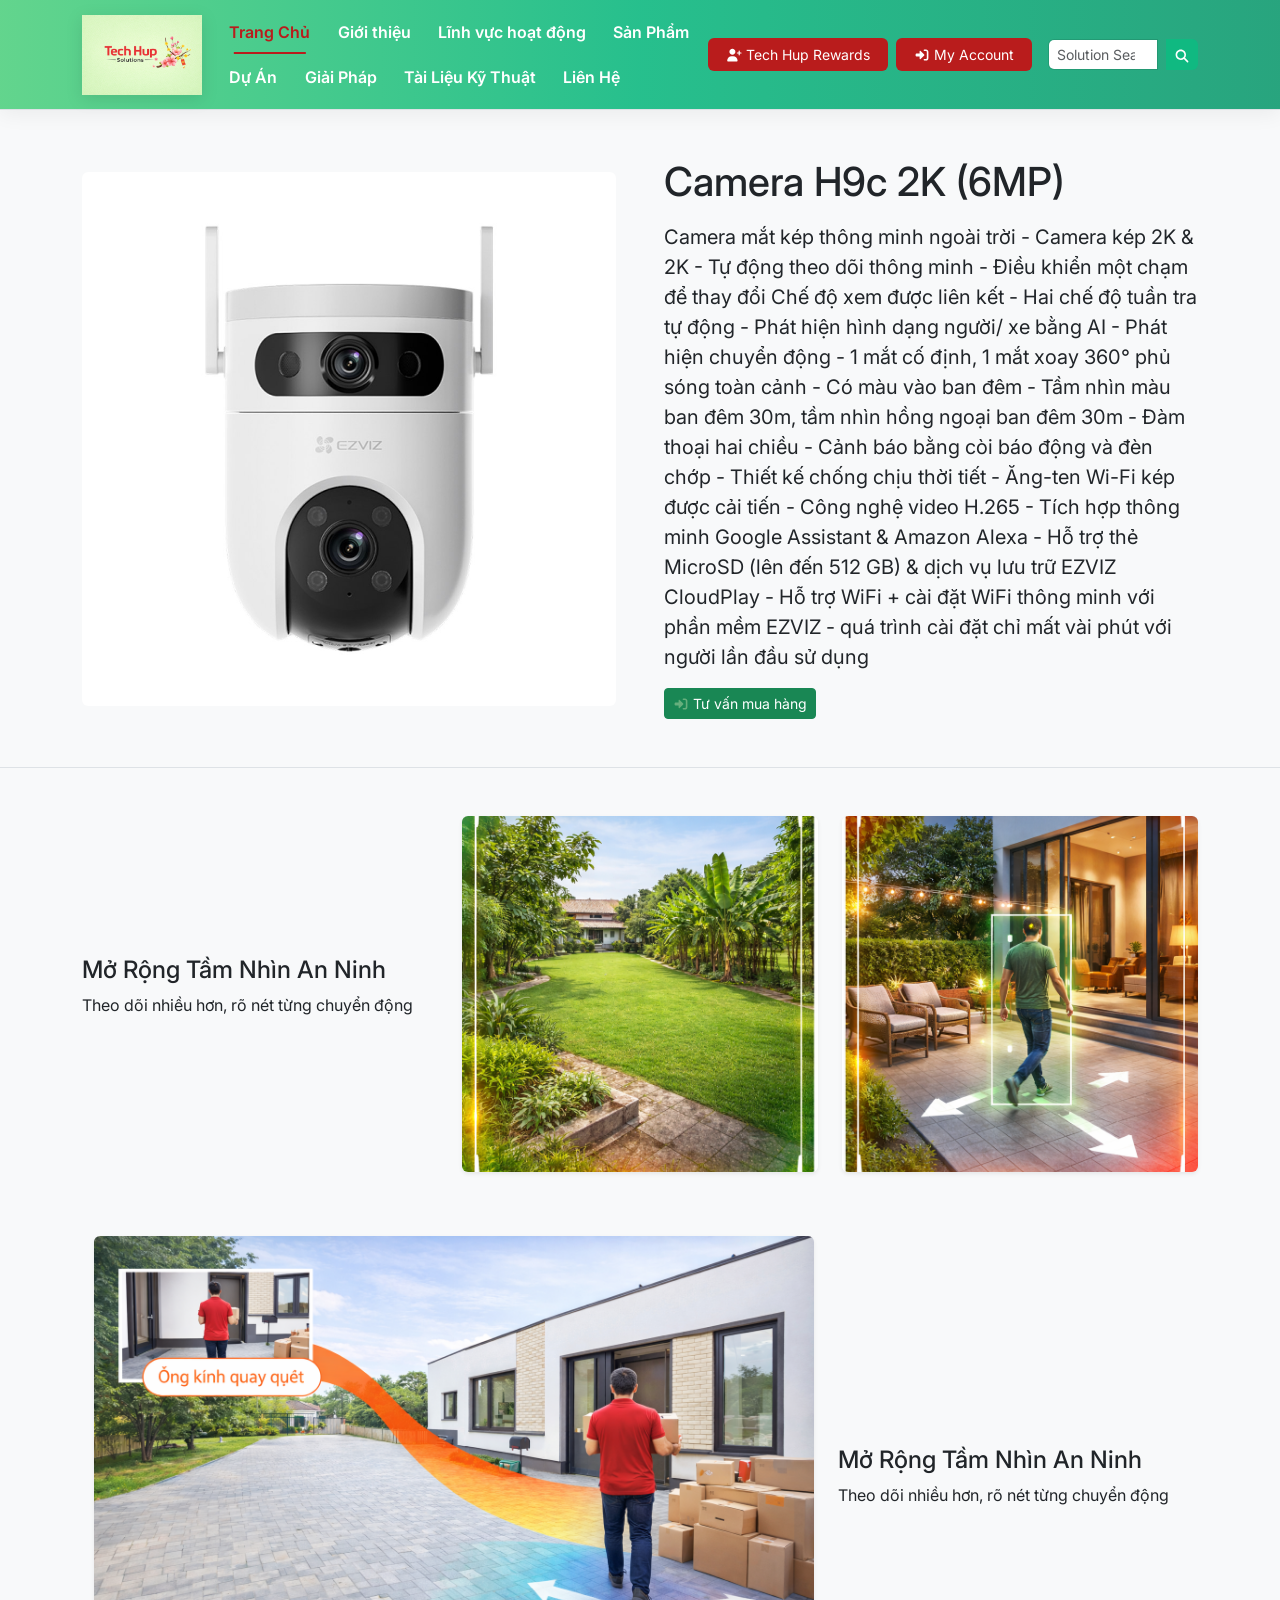
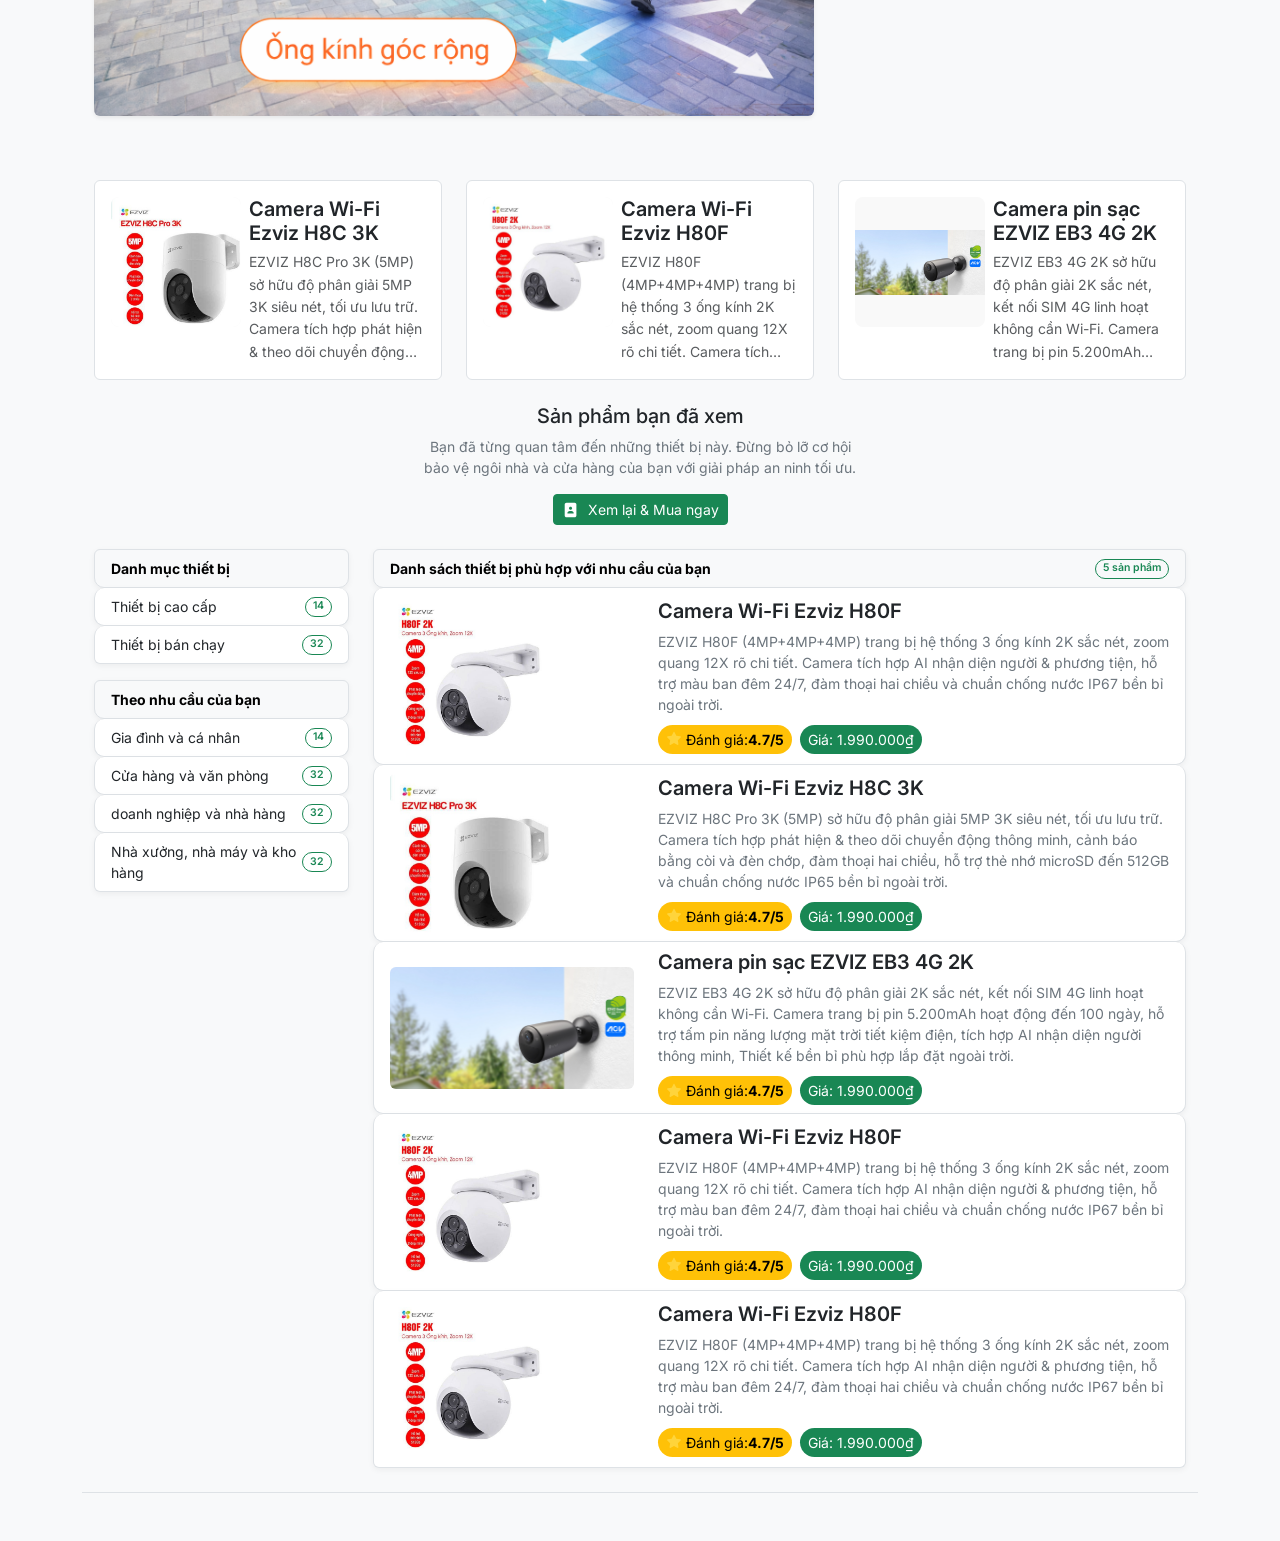
==== index.html @ 0d60b531 "first commit" ====
<!doctype html>
<html lang="vi">
  <head>
    <meta charset="UTF-8" />
    <meta name="viewport" content="width=device-width, initial-scale=1.0" />
    <title>
      119. Bootstrap5 - Project Xây Dựng Website Hoàn Chỉnh Từ A-Z Với Bootstrap
      5 - Dự án Camera, wifi
    </title>
    <!-- CSS Boot trap -->
    <link
      href="https://cdn.jsdelivr.net/npm/bootstrap@5.3.8/dist/css/bootstrap.min.css"
      rel="stylesheet"
      integrity="sha384-sRIl4kxILFvY47J16cr9ZwB07vP4J8+LH7qKQnuqkuIAvNWLzeN8tE5YBujZqJLB"
      crossorigin="anonymous"
    />
    <!-- my style -->
    <link rel="stylesheet" href="./mystyle.css" />
    <!-- Google Font -->
    <link
      href="https://fonts.googleapis.com/css2?family=Inter:wght@400;500;600&display=swap"
      rel="stylesheet"
    />
  </head>
  <body class="bg-light">
    <!--I. navbar -->
    <nav class="navbar navbar-expand-lg border-bottom tech-navbar navbar-light">
      <div class="container">
        <!-- navbar rand -->
        <a class="navbar-brand" href="#">
          <img src="./img/Tech Hup 3.png" alt="logo techHup.aa" />
        </a>
        <button
          class="navbar-toggler"
          type="button"
          data-bs-toggle="collapse"
          data-bs-target="#navbarSupportedContent"
          aria-controls="navbarSupportedContent"
          aria-expanded="false"
          aria-label="Toggle navigation"
        >
          <span class="navbar-toggler-icon"></span>
        </button>
        <div class="collapse navbar-collapse" id="navbarSupportedContent">
          <!-- menu item -->
          <ul class="navbar-nav me-auto mb-2 mb-lg-0 align-items-lg-center">
            <li class="nav-item">
              <a class="nav-link active" aria-current="page" href="#"
                >Trang Chủ</a
              >
            </li>
            <li class="nav-item">
              <a class="nav-link" aria-current="page" href="#">Giới thiệu</a>
            </li>
            <li class="nav-item">
              <a class="nav-link" aria-current="page" href="#"
                >Lĩnh vực hoạt động</a
              >
            </li>
            <li class="nav-item">
              <a class="nav-link" aria-current="page" href="#">Sản Phẩm</a>
            </li>
            <li class="nav-item">
              <a class="nav-link" aria-current="page" href="#">Dự Án</a>
            </li>
            <li class="nav-item">
              <a class="nav-link" aria-current="page" href="#">Giải Pháp</a>
            </li>
            <li class="nav-item">
              <a class="nav-link" aria-current="page" href="#"
                >Tài Liệu Kỹ Thuật</a
              >
            </li>
            <li class="nav-item">
              <a class="nav-link" aria-current="page" href="#">Liên Hệ</a>
            </li>
          </ul>

          <!-- btn dùng thẻ để đăng kí và đăng nhập -->
          <div
            class="d-flex flex-column flex-md-row gap-2 me-lg-3 mb-2 mb-lg-0"
          >
            <a
              href="#!"
              class="btn btn-danger btn-sm d-inline-flex justify-content-center align-items-center text-nowrap"
              ><svg
                xmlns="http://www.w3.org/2000/svg"
                viewBox="0 0 640 640"
                width="16"
                height="16"
                class="me-1"
              >
                <!--!Font Awesome Free v7.2.0 by @fontawesome - https://fontawesome.com License - https://fontawesome.com/license/free Copyright 2026 Fonticons, Inc.-->
                <path
                  fill="rgba(102, 175, 125, 1.00)"
                  d="M285.7 368C384.2 368 464 447.8 464 546.3C464 562.7 450.7 576 434.3 576L77.7 576C61.3 576 48 562.7 48 546.3C48 447.8 127.8 368 226.3 368L285.7 368zM528 144C541.3 144 552 154.7 552 168L552 216L600 216C613.3 216 624 226.7 624 240C624 253.3 613.3 264 600 264L552 264L552 312C552 325.3 541.3 336 528 336C514.7 336 504 325.3 504 312L504 264L456 264C442.7 264 432 253.3 432 240C432 226.7 442.7 216 456 216L504 216L504 168C504 154.7 514.7 144 528 144zM256 312C189.7 312 136 258.3 136 192C136 125.7 189.7 72 256 72C322.3 72 376 125.7 376 192C376 258.3 322.3 312 256 312z"
                />
              </svg>
              Tech Hup Rewards
            </a>

            <a
              href="#!"
              class="btn btn-danger btn-sm d-inline-flex justify-content-center align-items-center text-nowrap"
              ><svg
                xmlns="http://www.w3.org/2000/svg"
                viewBox="0 0 640 640"
                width="16"
                height="16"
                class="me-1"
              >
                <!--!Font Awesome Free v7.2.0 by @fontawesome - https://fontawesome.com License - https://fontawesome.com/license/free Copyright 2026 Fonticons, Inc.-->
                <path
                  fill="rgba(102, 175, 125, 1.00)"
                  d="M409 337C418.4 327.6 418.4 312.4 409 303.1L265 159C258.1 152.1 247.8 150.1 238.8 153.8C229.8 157.5 224 166.3 224 176L224 256L112 256C85.5 256 64 277.5 64 304L64 336C64 362.5 85.5 384 112 384L224 384L224 464C224 473.7 229.8 482.5 238.8 486.2C247.8 489.9 258.1 487.9 265 481L409 337zM416 480C398.3 480 384 494.3 384 512C384 529.7 398.3 544 416 544L480 544C533 544 576 501 576 448L576 192C576 139 533 96 480 96L416 96C398.3 96 384 110.3 384 128C384 145.7 398.3 160 416 160L480 160C497.7 160 512 174.3 512 192L512 448C512 465.7 497.7 480 480 480L416 480z"
                />
              </svg>
              My Account
            </a>
          </div>

          <!-- form search -->
          <form class="d-flex mt-2 mt-lg-0" role="search">
            <input
              class="form-control form-control-sm me-2"
              type="search"
              placeholder="Solution Search"
              aria-label="Search"
            />
            <button class="btn btn-outline-success btn-sm" type="submit">
              <svg
                xmlns="http://www.w3.org/2000/svg"
                viewBox="0 0 640 640"
                width="16"
              >
                <!--!Font Awesome Free v7.2.0 by @fontawesome - https://fontawesome.com License - https://fontawesome.com/license/free Copyright 2026 Fonticons, Inc.-->
                <path
                  fill="rgba(102, 175, 125, 1.00)"
                  d="M480 272C480 317.9 465.1 360.3 440 394.7L566.6 521.4C579.1 533.9 579.1 554.2 566.6 566.7C554.1 579.2 533.8 579.2 521.3 566.7L394.7 440C360.3 465.1 317.9 480 272 480C157.1 480 64 386.9 64 272C64 157.1 157.1 64 272 64C386.9 64 480 157.1 480 272zM272 416C351.5 416 416 351.5 416 272C416 192.5 351.5 128 272 128C192.5 128 128 192.5 128 272C128 351.5 192.5 416 272 416z"
                />
              </svg>
            </button>
          </form>
        </div>
      </div>
    </nav>

    <!--II. Main products-->
    <header class="main-header py-5 border-bottom">
      <div class="container">
        <div class="row align-items-center gx-md-5">
          <!-- Khối bên phải -->
          <div class="col-md-6">
            <img class="rounded w-100" src="./img/H9C.jpg" alt="" />
          </div>
          <!-- Khối bên trái -->
          <div class="col-md-6 mt-5 mt-md-0">
            <h1 class="title-product">Camera H9c 2K (6MP)</h1>
            <p class="pt-sm-2 fs-5 fw-normal">
              Camera mắt kép thông minh ngoài trời - Camera kép 2K & 2K - Tự
              động theo dõi thông minh - Điều khiển một chạm để thay đổi Chế độ
              xem được liên kết - Hai chế độ tuần tra tự động - Phát hiện hình
              dạng người/ xe bằng AI - Phát hiện chuyển động - 1 mắt cố định, 1
              mắt xoay 360° phủ sóng toàn cảnh - Có màu vào ban đêm - Tầm nhìn
              màu ban đêm 30m, tầm nhìn hồng ngoại ban đêm 30m - Đàm thoại hai
              chiều - Cảnh báo bằng còi báo động và đèn chớp - Thiết kế chống
              chịu thời tiết - Ăng-ten Wi-Fi kép được cải tiến - Công nghệ video
              H.265 - Tích hợp thông minh Google Assistant & Amazon Alexa - Hỗ
              trợ thẻ MicroSD (lên đến 512 GB) & dịch vụ lưu trữ EZVIZ CloudPlay
              - Hỗ trợ WiFi + cài đặt WiFi thông minh với phần mềm EZVIZ - quá
              trình cài đặt chỉ mất vài phút với người lần đầu sử dụng
            </p>
            <a
              href="#!"
              class="btn btn-success btn-sm d-inline-flex justify-content-center align-items-center text-nowrap"
              ><svg
                xmlns="http://www.w3.org/2000/svg"
                viewBox="0 0 640 640"
                width="16"
                height="16"
                class="me-1"
              >
                <!--!Font Awesome Free v7.2.0 by @fontawesome - https://fontawesome.com License - https://fontawesome.com/license/free Copyright 2026 Fonticons, Inc.-->
                <path
                  fill="rgba(102, 175, 125, 1.00)"
                  d="M409 337C418.4 327.6 418.4 312.4 409 303.1L265 159C258.1 152.1 247.8 150.1 238.8 153.8C229.8 157.5 224 166.3 224 176L224 256L112 256C85.5 256 64 277.5 64 304L64 336C64 362.5 85.5 384 112 384L224 384L224 464C224 473.7 229.8 482.5 238.8 486.2C247.8 489.9 258.1 487.9 265 481L409 337zM416 480C398.3 480 384 494.3 384 512C384 529.7 398.3 544 416 544L480 544C533 544 576 501 576 448L576 192C576 139 533 96 480 96L416 96C398.3 96 384 110.3 384 128C384 145.7 398.3 160 416 160L480 160C497.7 160 512 174.3 512 192L512 448C512 465.7 497.7 480 480 480L416 480z"
                />
              </svg>
              Tư vấn mua hàng
            </a>
          </div>
        </div>
      </div>
    </header>

    <!--III. Product features 1-->
    <section class="subcribe py-5">
      <div class="container">
        <div class="row align-items-center">
          <div class="col-12 col-md-4 mb-3 text-center text-md-start">
            <h2 class="fs-4 mb-2">Mở Rộng Tầm Nhìn An Ninh</h2>

            <p class="fs-6 fs-md-5">
              Theo dõi nhiều hơn, rõ nét từng chuyển động
            </p>
          </div>
          <div class="col-12 col-md-4 mb-3">
            <img
              class="img-fluid rounded shadow-sm w-100 img-box"
              style="aspect-ratio: 1/1; object-fit: cover"
              src="./img/Ezviz H9C/3K/techhup_image_1.png"
              alt="#!"
            />
          </div>
          <div class="col-12 col-md-4 mb-3">
            <img
              class="img-fluid rounded shadow-sm w-100 img-box"
              style="aspect-ratio: 1/1; object-fit: cover"
              src="./img/Ezviz H9C/3K/techhup_image_2.png"
              alt="#!"
            />
          </div>
        </div>
    <!--III. Product features 2-->
   <section class="subcribe py-5">
  <div class="container">
    <div class="row align-items-center">

      <!-- IMAGE -->
      <div class="col-md-8 col-12 mb-3">
        <div class="img-wrapper">
          <img 
            src="./img/Ezviz H9C/3K/techhup_image_3.png"
            class="img-fluid w-100 rounded shadow-sm"
            alt=""
          />
        </div>
      </div>

      <!-- TEXT -->
      <div class="col-md-4">
        <h2 class="fs-4 mb-2">Mở Rộng Tầm Nhìn An Ninh</h2>
        <p class="fs-6 fs-md-5">
          Theo dõi nhiều hơn, rõ nét từng chuyển động
        </p>
      </div>

    </div>
  </div>
</section>
    <!--IV. Related products -->
    <section>
      <div class="container">
        <div class="row">
          <!-- item 1 -->
          <div class="col-md-4 d-flex">
            <div
              class="feature-item border rounded p-3 d-flex align-items-start w-100"
            >
              <div class="flex-shrink-0">
                <img
                  src="./img/H8C-3k.jpeg"
                  alt="H8C-3k"
                  loading="lazy"
                  class="img-fluid lazy-load"
                />
              </div>
              <div class="ms-2">
                <h3 class="fs-5">Camera Wi-Fi Ezviz H8C 3K</h3>
                <p class="small text-muted">
                  EZVIZ H8C Pro 3K (5MP) sở hữu độ phân giải 5MP 3K siêu nét,
                  tối ưu lưu trữ. Camera tích hợp phát hiện & theo dõi chuyển
                  động thông minh, cảnh báo bằng còi và đèn chớp, đàm thoại hai
                  chiều, hỗ trợ thẻ nhớ microSD đến 512GB và chuẩn chống nước
                  IP65 bền bỉ ngoài trời.
                </p>
              </div>
            </div>
          </div>
          <!-- item 2 -->
          <div class="col-md-4 d-flex">
            <div
              class="feature-item border rounded p-3 d-flex align-items-start w-100 mt-2 mt-md-0"
            >
              <div class="flex-shrink-0">
                <img
                  src="./img/H80F 4mp Multi2k.jpg"
                  alt="H8C-3k"
                  loading="lazy"
                  class="img-fluid lazy-load"
                />
              </div>
              <div class="ms-2">
                <h3 class="fs-5">Camera Wi-Fi Ezviz H80F</h3>
                <p class="small text-muted">
                  EZVIZ H80F (4MP+4MP+4MP) trang bị hệ thống 3 ống kính 2K sắc
                  nét, zoom quang 12X rõ chi tiết. Camera tích hợp AI nhận diện
                  người & phương tiện, hỗ trợ màu ban đêm 24/7, đàm thoại hai
                  chiều và chuẩn chống nước IP67 bền bỉ ngoài trời.
                </p>
              </div>
            </div>
          </div>
          <!-- item 3 -->
          <div class="col-md-4 d-flex">
            <div
              class="feature-item border rounded p-3 d-flex align-items-start w-100 mt-2 mt-md-0"
            >
              <div class="flex-shrink-0">
                <img
                  src="./img/Camera pin sạc EZVIZ EB3 4G 2K.jpg"
                  alt="H8C-3k"
                  loading="lazy"
                  class="img-fluid lazy-load"
                />
              </div>
              <div class="ms-2">
                <h3 class="fs-5">Camera pin sạc EZVIZ EB3 4G 2K</h3>
                <p class="small text-muted">
                  EZVIZ EB3 4G 2K sở hữu độ phân giải 2K sắc nét, kết nối SIM 4G
                  linh hoạt không cần Wi-Fi. Camera trang bị pin 5.200mAh hoạt
                  động đến 100 ngày, hỗ trợ tấm pin năng lượng mặt trời tiết
                  kiệm điện, tích hợp AI nhận diện người thông minh, Thiết kế
                  bền bỉ phù hợp lắp đặt ngoài trời.
                </p>
              </div>
            </div>
          </div>
        </div>
      </div>
    </section>

    <!-- V. Products viewed -->
    <section class="py-4 border-bottom">
      <div class="container">
        <!-- viewed-header -->
        <div class="row justify-content-center">
          <div class="col-md-5">
            <div class="text-md-center">
              <h4 class="fs-5">Sản phẩm bạn đã xem</h4>
              <p class="small text-secondary">
                Bạn đã từng quan tâm đến những thiết bị này. Đừng bỏ lỡ cơ hội
                bảo vệ ngôi nhà và cửa hàng của bạn với giải pháp an ninh tối
                ưu.
              </p>
              <a
                href="#!"
                class="btn btn-success btn-sm d-inline-flex justify-content-center align-items-center text-nowrap"
                ><svg
                  xmlns="http://www.w3.org/2000/svg"
                  viewBox="0 0 640 640"
                  width="18"
                  height="18"
                  class="me-2"
                  fill="currentColor"
                >
                  <path
                    d="M160 64C124.7 64 96 92.7 96 128L96 512C96 547.3 124.7 576 160 576L448 576C483.3 576 512 547.3 512 512L512 128C512 92.7 483.3 64 448 64L160 64zM272 352L336 352C380.2 352 416 387.8 416 432C416 440.8 408.8 448 400 448L208 448C199.2 448 192 440.8 192 432C192 387.8 227.8 352 272 352zM248 256C248 225.1 273.1 200 304 200C334.9 200 360 225.1 360 256C360 286.9 334.9 312 304 312C273.1 312 248 286.9 248 256z"
                  />
                </svg>
                Xem lại & Mua ngay
              </a>
            </div>
          </div>
        </div>
        <!-- viewed-products -->
        <div class="row mt-4">
          <div class="col-md-3">
            <div class="list-group small mb-3">
              <div class="list-group-item text-bg-light fw-bold">
                Danh mục thiết bị
              </div>
              <a
                class="align-items-center list-group-item d-flex justify-content-between"
                href="#!"
                >Thiết bị cao cấp
                <span class="badge rounded-pill badge-outline">14</span>
              </a>
              <a
                class="align-items-center list-group-item d-flex justify-content-between"
                href="#!"
                >Thiết bị bán chạy
                <span class="badge rounded-pill badge-outline">32</span>
              </a>
            </div>
            <div class="list-group small mb-3 mb-md-0">
              <div class="list-group-item text-bg-light fw-bold">
                Theo nhu cầu của bạn
              </div>
              <a
                class="align-items-center list-group-item d-flex justify-content-between"
                href="#!"
                >Gia đình và cá nhân
                <span class="badge rounded-pill badge-outline">14</span>
              </a>
              <a
                class="align-items-center list-group-item d-flex justify-content-between"
                href="#!"
                >Cửa hàng và văn phòng
                <span class="badge rounded-pill badge-outline">32</span>
              </a>
              <a
                class="align-items-center list-group-item d-flex justify-content-between"
                href="#!"
                >doanh nghiệp và nhà hàng
                <span class="badge rounded-pill badge-outline">32</span>
              </a>
              <a
                class="align-items-center list-group-item d-flex justify-content-between"
                href="#!"
                >Nhà xưởng, nhà máy và kho hàng
                <span class="badge rounded-pill badge-outline">32</span>
              </a>
            </div>
          </div>
          <div class="col-md-9">
            <div class="list-group small">
              <div
                class="align-items-center list-group-item d-flex justify-content-between text-bg-light fw-bold"
              >
                Danh sách thiết bị phù hợp với nhu cầu của bạn
                <span class="badge rounded-pill badge-outline">5 sản phẩm</span>
              </div>
              <!-- Item 1 -->
              <a href="./single-course.html" class="list-group-item">
                <div class="row align-items-center">
                  <div class="col-md-4 col-12">
                    <div>
                      <img
                        src="./img/H80F 4mp Multi2k.jpg"
                        alt=""
                        class="rounded img-fluid"
                      />
                    </div>
                  </div>
                  <div class="col-md-8 col-12">
                    <h5>Camera Wi-Fi Ezviz H80F</h5>
                    <p class="text-secondary">
                      EZVIZ H80F (4MP+4MP+4MP) trang bị hệ thống 3 ống kính 2K
                      sắc nét, zoom quang 12X rõ chi tiết. Camera tích hợp AI
                      nhận diện người & phương tiện, hỗ trợ màu ban đêm 24/7,
                      đàm thoại hai chiều và chuẩn chống nước IP67 bền bỉ ngoài
                      trời.
                    </p>
                    <div class="d-inline-flex align-items-center">
                      <span
                        class="px-2 py-1 rounded-pill text-bg-warning me-2 d-inline-flex align-items-center"
                      >
                        <svg
                          xmlns="http://www.w3.org/2000/svg"
                          viewBox="0 0 640 640"
                          width="16"
                          height="16"
                          class="me-1"
                        >
                          <!--!Font Awesome Free v7.2.0 by @fontawesome - https://fontawesome.com License - https://fontawesome.com/license/free Copyright 2026 Fonticons, Inc.-->
                          <path
                            fill="rgb(255, 212, 59)"
                            d="M341.5 45.1C337.4 37.1 329.1 32 320.1 32C311.1 32 302.8 37.1 298.7 45.1L225.1 189.3L65.2 214.7C56.3 216.1 48.9 222.4 46.1 231C43.3 239.6 45.6 249 51.9 255.4L166.3 369.9L141.1 529.8C139.7 538.7 143.4 547.7 150.7 553C158 558.3 167.6 559.1 175.7 555L320.1 481.6L464.4 555C472.4 559.1 482.1 558.3 489.4 553C496.7 547.7 500.4 538.8 499 529.8L473.7 369.9L588.1 255.4C594.5 249 596.7 239.6 593.9 231C591.1 222.4 583.8 216.1 574.8 214.7L415 189.3L341.5 45.1z"
                          />
                        </svg>
                        Đánh giá: <strong>4.7/5</strong></span
                      >

                      <span class="px-2 py-1 rounded-pill text-bg-success">
                        Giá: 1.990.000₫
                      </span>
                    </div>
                  </div>
                </div>
              </a>
              <!-- Item 2 -->
              <a href="./single-course.html" class="list-group-item">
                <div class="row align-items-center">
                  <div class="col-md-4 col-12">
                    <div>
                      <img
                        src="./img/H8C-3k.jpeg"
                        alt=""
                        class="rounded img-fluid"
                      />
                    </div>
                  </div>
                  <div class="col-md-8 col-12">
                    <h5>Camera Wi-Fi Ezviz H8C 3K</h5>
                    <p class="text-secondary">
                      EZVIZ H8C Pro 3K (5MP) sở hữu độ phân giải 5MP 3K siêu
                      nét, tối ưu lưu trữ. Camera tích hợp phát hiện & theo dõi
                      chuyển động thông minh, cảnh báo bằng còi và đèn chớp, đàm
                      thoại hai chiều, hỗ trợ thẻ nhớ microSD đến 512GB và chuẩn
                      chống nước IP65 bền bỉ ngoài trời.
                    </p>
                    <div class="d-inline-flex align-items-center">
                      <span
                        class="px-2 py-1 rounded-pill text-bg-warning me-2 d-inline-flex align-items-center"
                      >
                        <svg
                          xmlns="http://www.w3.org/2000/svg"
                          viewBox="0 0 640 640"
                          width="16"
                          height="16"
                          class="me-1"
                        >
                          <!--!Font Awesome Free v7.2.0 by @fontawesome - https://fontawesome.com License - https://fontawesome.com/license/free Copyright 2026 Fonticons, Inc.-->
                          <path
                            fill="rgb(255, 212, 59)"
                            d="M341.5 45.1C337.4 37.1 329.1 32 320.1 32C311.1 32 302.8 37.1 298.7 45.1L225.1 189.3L65.2 214.7C56.3 216.1 48.9 222.4 46.1 231C43.3 239.6 45.6 249 51.9 255.4L166.3 369.9L141.1 529.8C139.7 538.7 143.4 547.7 150.7 553C158 558.3 167.6 559.1 175.7 555L320.1 481.6L464.4 555C472.4 559.1 482.1 558.3 489.4 553C496.7 547.7 500.4 538.8 499 529.8L473.7 369.9L588.1 255.4C594.5 249 596.7 239.6 593.9 231C591.1 222.4 583.8 216.1 574.8 214.7L415 189.3L341.5 45.1z"
                          />
                        </svg>
                        Đánh giá: <strong>4.7/5</strong></span
                      >

                      <span class="px-2 py-1 rounded-pill text-bg-success">
                        Giá: 1.990.000₫
                      </span>
                    </div>
                  </div>
                </div>
              </a>
              <!-- Item 3 -->
              <a href="./single-course.html" class="list-group-item">
                <div class="row align-items-center">
                  <div class="col-md-4 col-12">
                    <div>
                      <img
                        src="./img/Camera pin sạc EZVIZ EB3 4G 2K.jpg"
                        alt=""
                        class="rounded img-fluid"
                      />
                    </div>
                  </div>
                  <div class="col-md-8 col-12">
                    <h5>Camera pin sạc EZVIZ EB3 4G 2K</h5>
                    <p class="text-secondary">
                      EZVIZ EB3 4G 2K sở hữu độ phân giải 2K sắc nét, kết nối
                      SIM 4G linh hoạt không cần Wi-Fi. Camera trang bị pin
                      5.200mAh hoạt động đến 100 ngày, hỗ trợ tấm pin năng lượng
                      mặt trời tiết kiệm điện, tích hợp AI nhận diện người thông
                      minh, Thiết kế bền bỉ phù hợp lắp đặt ngoài trời.
                    </p>
                    <div class="d-inline-flex align-items-center">
                      <span
                        class="px-2 py-1 rounded-pill text-bg-warning me-2 d-inline-flex align-items-center"
                      >
                        <svg
                          xmlns="http://www.w3.org/2000/svg"
                          viewBox="0 0 640 640"
                          width="16"
                          height="16"
                          class="me-1"
                        >
                          <!--!Font Awesome Free v7.2.0 by @fontawesome - https://fontawesome.com License - https://fontawesome.com/license/free Copyright 2026 Fonticons, Inc.-->
                          <path
                            fill="rgb(255, 212, 59)"
                            d="M341.5 45.1C337.4 37.1 329.1 32 320.1 32C311.1 32 302.8 37.1 298.7 45.1L225.1 189.3L65.2 214.7C56.3 216.1 48.9 222.4 46.1 231C43.3 239.6 45.6 249 51.9 255.4L166.3 369.9L141.1 529.8C139.7 538.7 143.4 547.7 150.7 553C158 558.3 167.6 559.1 175.7 555L320.1 481.6L464.4 555C472.4 559.1 482.1 558.3 489.4 553C496.7 547.7 500.4 538.8 499 529.8L473.7 369.9L588.1 255.4C594.5 249 596.7 239.6 593.9 231C591.1 222.4 583.8 216.1 574.8 214.7L415 189.3L341.5 45.1z"
                          />
                        </svg>
                        Đánh giá: <strong>4.7/5</strong></span
                      >

                      <span class="px-2 py-1 rounded-pill text-bg-success">
                        Giá: 1.990.000₫
                      </span>
                    </div>
                  </div>
                </div>
              </a>
              <!-- Item 4 -->
              <a href="./single-course.html" class="list-group-item">
                <div class="row align-items-center">
                  <div class="col-md-4 col-12">
                    <div>
                      <img
                        src="./img/H80F 4mp Multi2k.jpg"
                        alt=""
                        class="rounded img-fluid"
                      />
                    </div>
                  </div>
                  <div class="col-md-8 col-12">
                    <h5>Camera Wi-Fi Ezviz H80F</h5>
                    <p class="text-secondary">
                      EZVIZ H80F (4MP+4MP+4MP) trang bị hệ thống 3 ống kính 2K
                      sắc nét, zoom quang 12X rõ chi tiết. Camera tích hợp AI
                      nhận diện người & phương tiện, hỗ trợ màu ban đêm 24/7,
                      đàm thoại hai chiều và chuẩn chống nước IP67 bền bỉ ngoài
                      trời.
                    </p>
                    <div class="d-inline-flex align-items-center">
                      <span
                        class="px-2 py-1 rounded-pill text-bg-warning me-2 d-inline-flex align-items-center"
                      >
                        <svg
                          xmlns="http://www.w3.org/2000/svg"
                          viewBox="0 0 640 640"
                          width="16"
                          height="16"
                          class="me-1"
                        >
                          <!--!Font Awesome Free v7.2.0 by @fontawesome - https://fontawesome.com License - https://fontawesome.com/license/free Copyright 2026 Fonticons, Inc.-->
                          <path
                            fill="rgb(255, 212, 59)"
                            d="M341.5 45.1C337.4 37.1 329.1 32 320.1 32C311.1 32 302.8 37.1 298.7 45.1L225.1 189.3L65.2 214.7C56.3 216.1 48.9 222.4 46.1 231C43.3 239.6 45.6 249 51.9 255.4L166.3 369.9L141.1 529.8C139.7 538.7 143.4 547.7 150.7 553C158 558.3 167.6 559.1 175.7 555L320.1 481.6L464.4 555C472.4 559.1 482.1 558.3 489.4 553C496.7 547.7 500.4 538.8 499 529.8L473.7 369.9L588.1 255.4C594.5 249 596.7 239.6 593.9 231C591.1 222.4 583.8 216.1 574.8 214.7L415 189.3L341.5 45.1z"
                          />
                        </svg>
                        Đánh giá: <strong>4.7/5</strong></span
                      >

                      <span class="px-2 py-1 rounded-pill text-bg-success">
                        Giá: 1.990.000₫
                      </span>
                    </div>
                  </div>
                </div>
              </a>
              <!-- Item 5 -->
              <a href="./single-course.html" class="list-group-item">
                <div class="row align-items-center">
                  <div class="col-md-4 col-12">
                    <div>
                      <img
                        src="./img/H80F 4mp Multi2k.jpg"
                        alt=""
                        class="rounded img-fluid"
                      />
                    </div>
                  </div>
                  <div class="col-md-8 col-12">
                    <h5>Camera Wi-Fi Ezviz H80F</h5>
                    <p class="text-secondary">
                      EZVIZ H80F (4MP+4MP+4MP) trang bị hệ thống 3 ống kính 2K
                      sắc nét, zoom quang 12X rõ chi tiết. Camera tích hợp AI
                      nhận diện người & phương tiện, hỗ trợ màu ban đêm 24/7,
                      đàm thoại hai chiều và chuẩn chống nước IP67 bền bỉ ngoài
                      trời.
                    </p>
                    <div class="d-inline-flex align-items-center">
                      <span
                        class="px-2 py-1 rounded-pill text-bg-warning me-2 d-inline-flex align-items-center"
                      >
                        <svg
                          xmlns="http://www.w3.org/2000/svg"
                          viewBox="0 0 640 640"
                          width="16"
                          height="16"
                          class="me-1"
                        >
                          <!--!Font Awesome Free v7.2.0 by @fontawesome - https://fontawesome.com License - https://fontawesome.com/license/free Copyright 2026 Fonticons, Inc.-->
                          <path
                            fill="rgb(255, 212, 59)"
                            d="M341.5 45.1C337.4 37.1 329.1 32 320.1 32C311.1 32 302.8 37.1 298.7 45.1L225.1 189.3L65.2 214.7C56.3 216.1 48.9 222.4 46.1 231C43.3 239.6 45.6 249 51.9 255.4L166.3 369.9L141.1 529.8C139.7 538.7 143.4 547.7 150.7 553C158 558.3 167.6 559.1 175.7 555L320.1 481.6L464.4 555C472.4 559.1 482.1 558.3 489.4 553C496.7 547.7 500.4 538.8 499 529.8L473.7 369.9L588.1 255.4C594.5 249 596.7 239.6 593.9 231C591.1 222.4 583.8 216.1 574.8 214.7L415 189.3L341.5 45.1z"
                          />
                        </svg>
                        Đánh giá: <strong>4.7/5</strong></span
                      >

                      <span class="px-2 py-1 rounded-pill text-bg-success">
                        Giá: 1.990.000₫
                      </span>
                    </div>
                  </div>
                </div>
              </a>
            </div>
          </div>
        </div>
      </div>
    </section>

    <!-- VI. -->

    <!-- JS Boot Trap -->
    <script
      src="https://cdn.jsdelivr.net/npm/bootstrap@5.3.8/dist/js/bootstrap.bundle.min.js"
      integrity="sha384-FKyoEForCGlyvwx9Hj09JcYn3nv7wiPVlz7YYwJrWVcXK/BmnVDxM+D2scQbITxI"
      crossorigin="anonymous"
    ></script>

    <!-- main JS -->
    <script src="./main.js"></script>
  </body>
</html>
---- mystyle.css ----
/* =========================
   VARIABLES & BASE
========================= */
:root {
  --nav-text: #ffffff; /* Đổi thành #111 nếu bạn thích màu đen */
  --primary-red: #b91c1c;
  --hover-red: #991b1b;
}

body {
  font-family: "Inter", sans-serif;
}

/* =========================
   I. NAVBAR & BACKGROUND
========================= */
.tech-navbar {
  background: linear-gradient(90deg, #22c55eb2, #10b981e6, #059669da);
  box-shadow: 0 4px 20px rgba(0, 0, 0, 0.06);
  padding: 0.6rem 0;
}

.navbar-brand img {
  width: 120px;
  filter: drop-shadow(0 4px 8px rgba(0, 0, 0, 0.1));
  /* mix-blend-mode: multiply; Giúp logo nổi bật hơn trên nền gradient */
}

/* =========================
   NAVIGATION LINKS
========================= */
.navbar-light .navbar-nav .nav-link {
  color: var(--nav-text) !important;
  font-weight: 600;
  padding: 0.5rem 0.7rem !important;
  position: relative;
  transition: 0.3s;
}

/* Underline animation & Active State */
.navbar-light .navbar-nav .nav-link::after {
  content: "";
  position: absolute;
  bottom: -2px;
  left: 50%;
  width: 0;
  height: 2px;
  background: var(--primary-red);
  transform: translateX(-50%);
  transition: 0.3s;
}

.navbar-light .navbar-nav .nav-link:hover,
.navbar-light .navbar-nav .nav-link.active {
  color: var(--primary-red) !important;
}

.navbar-light .navbar-nav .nav-link:hover::after,
.navbar-light .navbar-nav .nav-link.active::after {
  width: 70%;
}

/* =========================
   BUTTONS & ICONS
========================= */
.btn-danger {
  background: var(--primary-red);
  border: none;
  border-radius: 6px;
  padding: 6px 18px;
  transition: 0.3s;
}

.btn-danger:hover {
  background: var(--hover-red);
  transform: translateY(-2px);
}

/* Sửa lỗi Icon bị chìm (ép màu trắng cho SVG) */
.btn-danger svg path,
.btn-outline-success svg path {
  fill: #fff !important;
}

/* 
   SEARCH & RESPONSIVE
 */
.form-control {
  border-radius: 6px 0 0 6px;
  border: 1px solid rgba(0, 0, 0, 0.1);
}

.btn-outline-success {
  border-radius: 0 6px 6px 0;
  background: #10b981;
  border: none;
}

@media (min-width: 992px) {
  .navbar-collapse {
    justify-content: space-between;
  }
  .navbar-nav {
    flex-wrap: wrap;
    gap: 5px;
  }
}

/* =========================
   II. Main products
========================= */
/*   <!--III. Product features --> */

/* =========================
   IV. Related products
========================= */
.feature-item {
  background: #fff;
  transition: all 0.3s ease;
  height: 100%;
}

.feature-item:hover {
  box-shadow: 0 10px 25px rgba(0, 0, 0, 0.08);
  background-color: rgba(25, 135, 84, 0.06);
  transform: translateY(-5px); /* Hiệu ứng nổi nhẹ khi hover */
}

/* Mặc định cho Mobile: Ảnh 100px để tiết kiệm diện tích */
.feature-item img {
  width: 100px;
  height: 100px;
  object-fit: contain;
  border-radius: 8px;
}

.feature-item h3 {
  font-weight: 600;
  margin-bottom: 6px;
}

.feature-item p {
  font-size: 14px;
  line-height: 1.6;
  margin-bottom: 0;
  /* Giới hạn hiển thị chữ nếu quá dài để các card đều nhau */
  display: -webkit-box;
  -webkit-line-clamp: 5;
  -webkit-box-orient: vertical;
  overflow: hidden;
}

/* Xử lý cho màn hình từ 768px trở lên */
@media (min-width: 768px) {
  .feature-item img {
    width: 90px; /* Nhỏ lại một chút trên tablet để text có chỗ thở */
    height: 90px;
  }
}

/* Xử lý cho màn hình lớn (Desktop) */
@media (min-width: 1200px) {
  .feature-item img {
    width: 120px; /* Quay lại cỡ lớn khi màn hình đã đủ rộng */
    height: 120px;
  }
}

/* Hiệu ứng ban đầu cho ảnh chưa tải xong */
.lazy-load {
  opacity: 0;
  transform: scale(0.95);
  transition:
    opacity 0.6s ease-out,
    transform 0.6s ease-out;
}

/* Class này sẽ được thêm vào bằng JavaScript khi ảnh tải xong */
.lazy-load.loaded {
  opacity: 1;
  transform: scale(1);
}

/* Giữ lại phần fix ảnh dãn ở câu trước của bạn */
.feature-item img {
  width: 130px;
  height: 130px;
  object-fit: contain;
  background-color: #f9f9f9; /* Tạo nền nhẹ trong lúc chờ ảnh tải */
}

@media (max-width: 991px) {
  .feature-item img {
    width: 100px;
    height: 100px;
  }
}

/* =========================
   V. Viewed products
========================= */
.badge-outline {
  border: 1px solid #198754;
  color: #198754;
  background: transparent;
  font-weight: 600;
}

/* Card viewed product */
.list-group-item {
  border-radius: 10px;
  transition: 0.2s ease;
  box-shadow: 0 2px 6px rgba(0, 0, 0, 0.05);
}
.list-group-item:hover {
  background-color: rgba(25, 135, 84, 0.06);
  transform: translateY(-2px);
}
/* Ảnh sản phẩm */
.list-group-item img {
  max-height: 160px;
  object-fit: contain;
}

/* Khoảng cách nội dung */
.list-group-item h5 {
  font-weight: 600;
}

.list-group-item p {
  font-size: 14px;
  margin-bottom: 10px;
}
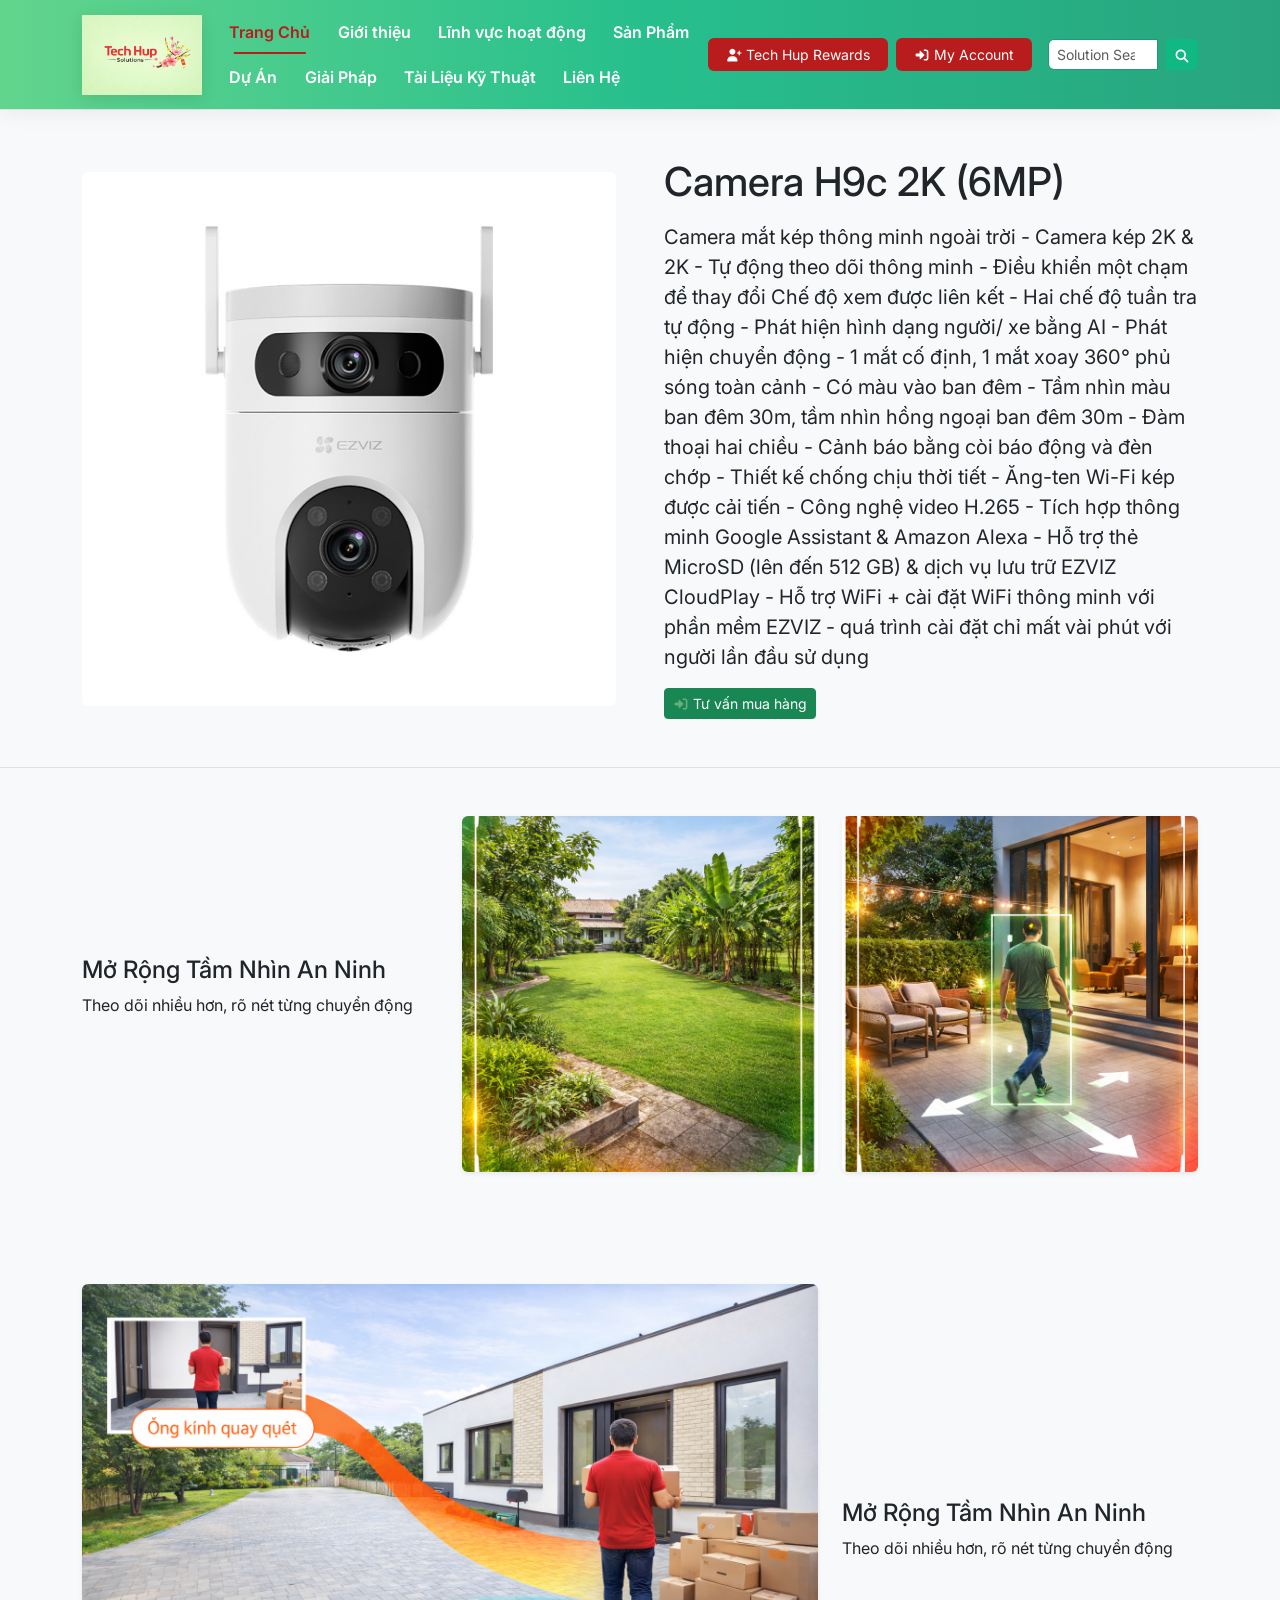
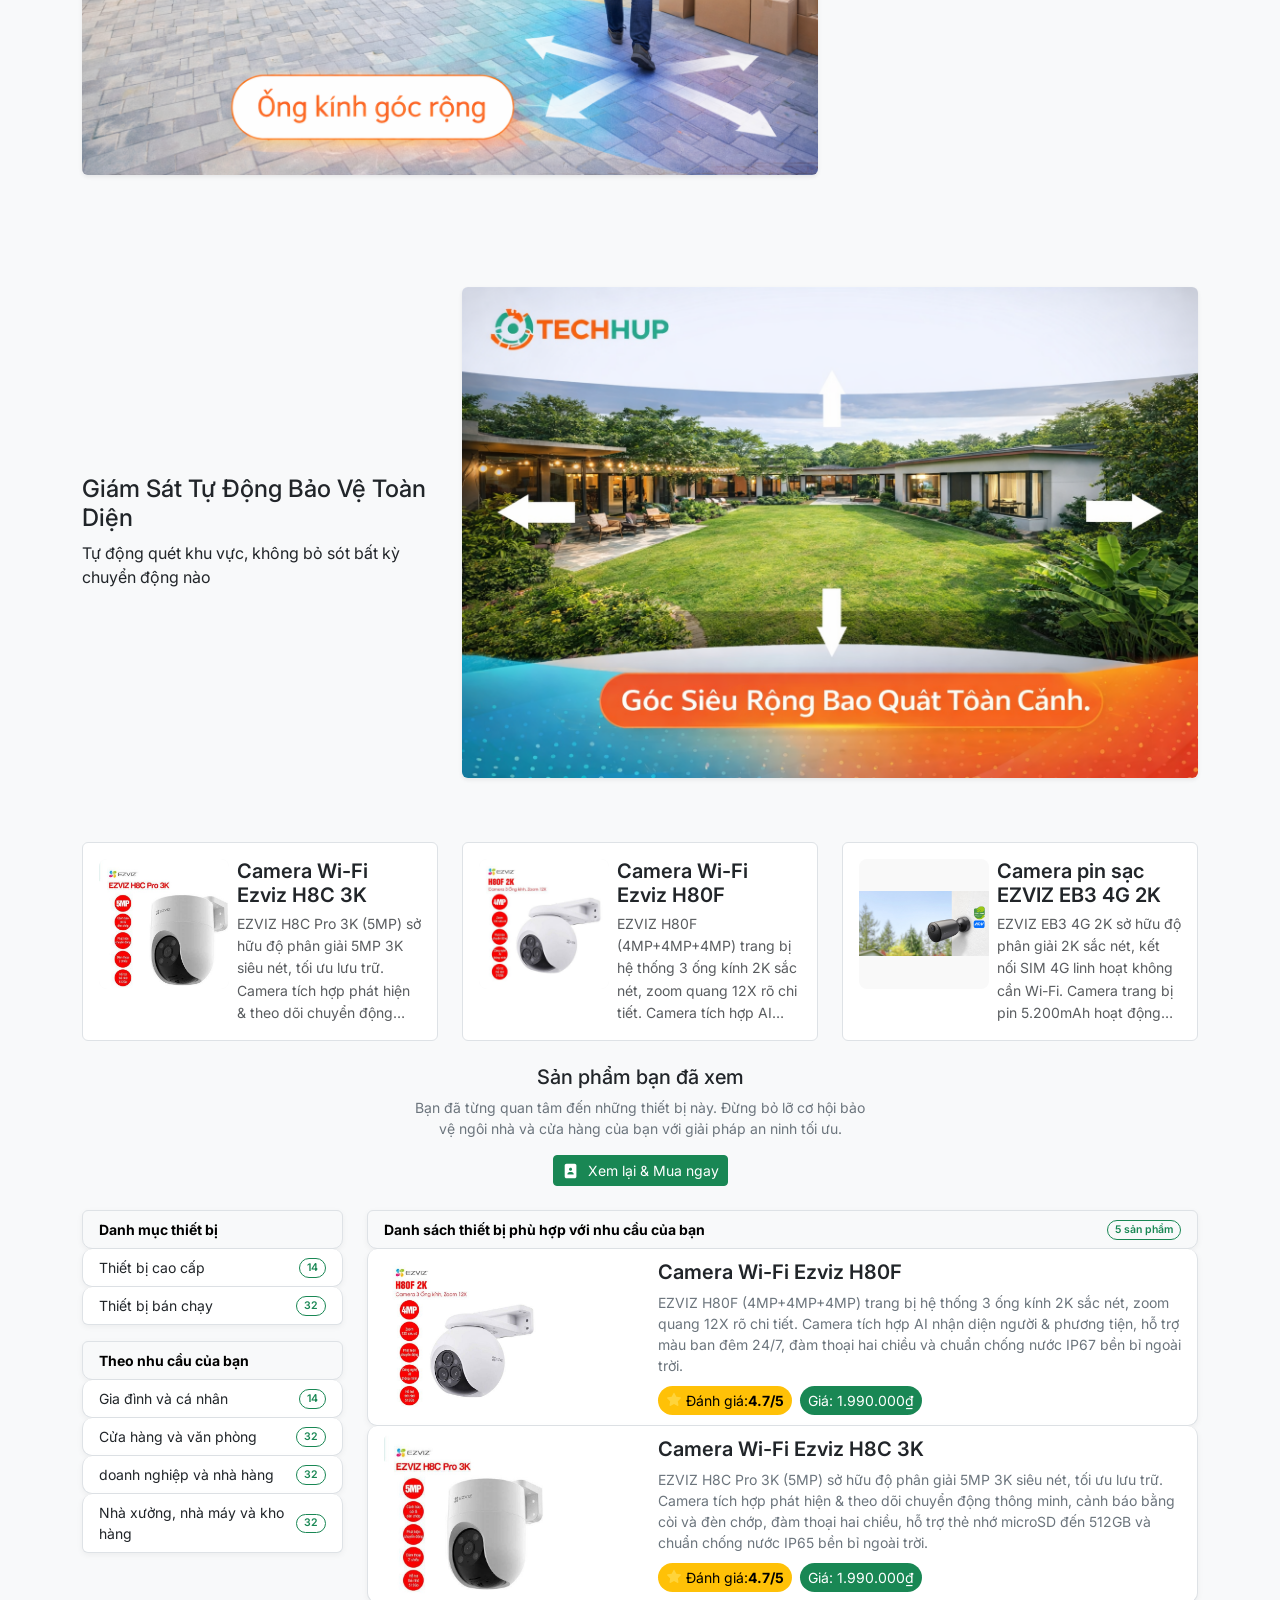
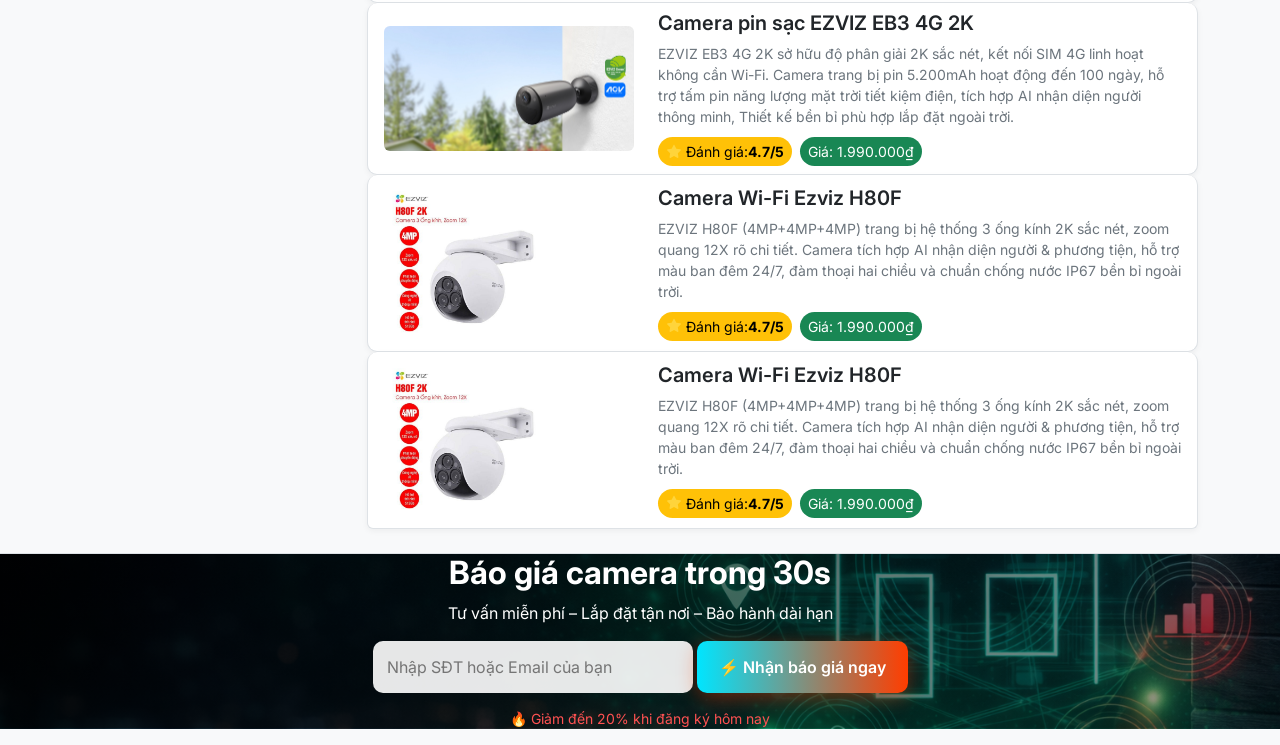
==== commit 1a163492: "1.Techhup2026VD7" ====
--- a/index.html
+++ b/index.html
@@ -194,7 +194,7 @@
     </header>
 
     <!--III. Product features 1-->
-    <section class="subcribe py-5">
+    <section class="subcribe1 py-5">
       <div class="container">
         <div class="row align-items-center">
           <div class="col-12 col-md-4 mb-3 text-center text-md-start">
@@ -221,33 +221,60 @@
             />
           </div>
         </div>
+      </div>
+    </section>
+
     <!--III. Product features 2-->
-   <section class="subcribe py-5">
-  <div class="container">
-    <div class="row align-items-center">
-
-      <!-- IMAGE -->
-      <div class="col-md-8 col-12 mb-3">
-        <div class="img-wrapper">
-          <img 
-            src="./img/Ezviz H9C/3K/techhup_image_3.png"
-            class="img-fluid w-100 rounded shadow-sm"
-            alt=""
-          />
+    <section class="subcribe1 py-5">
+      <div class="container">
+        <div class="row align-items-center">
+          <!-- IMAGE -->
+          <div class="col-md-8 col-12 mb-3">
+            <div class="img-wrapper">
+              <img
+                src="./img/Ezviz H9C/3K/techhup_image_3.png"
+                class="img-fluid w-100 rounded shadow-sm"
+                alt=""
+              />
+            </div>
+          </div>
+
+          <!-- TEXT -->
+          <div class="col-md-4">
+            <h2 class="fs-4 mb-2">Mở Rộng Tầm Nhìn An Ninh</h2>
+            <p class="fs-6 fs-md-5">
+              Theo dõi nhiều hơn, rõ nét từng chuyển động
+            </p>
+          </div>
         </div>
       </div>
-
-      <!-- TEXT -->
-      <div class="col-md-4">
-        <h2 class="fs-4 mb-2">Mở Rộng Tầm Nhìn An Ninh</h2>
-        <p class="fs-6 fs-md-5">
-          Theo dõi nhiều hơn, rõ nét từng chuyển động
-        </p>
+    </section>
+
+    <!--III.3 Product features 3-->
+    <section class="subcribe1 py-5">
+      <div class="container">
+        <div class="row align-items-center">
+          <!-- TEXT -->
+          <div class="col-md-4">
+            <h2 class="fs-4 mb-2">Giám Sát Tự Động Bảo Vệ Toàn Diện</h2>
+            <p class="fs-6 fs-md-5">
+              Tự động quét khu vực, không bỏ sót bất kỳ chuyển động nào
+            </p>
+          </div>
+          <!-- IMAGE -->
+          <div class="col-md-8 col-12 mb-3">
+            <div class="img-wrapper">
+              <img
+                src="./img/Ezviz H9C/3K/techhup_image_4.png"
+                class="img-fluid w-100 rounded shadow-sm"
+                alt=""
+              />
+            </div>
+          </div>
+        </div>
       </div>
-
-    </div>
-  </div>
-</section>
+    </section>
+
     <!--IV. Related products -->
     <section>
       <div class="container">
@@ -667,8 +694,26 @@
       </div>
     </section>
 
-    <!-- VI. -->
-
+    <!-- VI. subscribe -->
+    <section class="subcribe text-white">
+      <div class="overlay"></div>
+
+      <div class="container text-center content">
+        <h2 class="title">Báo giá camera trong 30s</h2>
+
+        <p class="subtitle">
+          Tư vấn miễn phí – Lắp đặt tận nơi – Bảo hành dài hạn
+        </p>
+
+        <form class="form-box">
+          <input type="text" placeholder="Nhập SĐT hoặc Email của bạn" />
+
+          <button type="submit">⚡ Nhận báo giá ngay</button>
+        </form>
+
+        <p class="sale">🔥 Giảm đến 20% khi đăng ký hôm nay</p>
+      </div>
+    </section>
     <!-- JS Boot Trap -->
     <script
       src="https://cdn.jsdelivr.net/npm/bootstrap@5.3.8/dist/js/bootstrap.bundle.min.js"
--- a/mystyle.css
+++ b/mystyle.css
@@ -231,3 +231,75 @@
   font-size: 14px;
   margin-bottom: 10px;
 }
+
+/* <!-- V. Products viewed --> */
+.subcribe {
+  position: relative;
+  background:
+    linear-gradient(to right, rgba(0, 0, 0, 0.8), rgba(0, 0, 0, 0.4)),
+    url("./img/subcribe6.png");
+  background-size: cover;
+  background-position: center;
+}
+
+/* Input đẹp hơn */
+.input-custom {
+  max-width: 350px;
+  padding: 12px;
+  border-radius: 8px;
+  border: none;
+}
+
+/* Button chuẩn bán hàng */
+.btn-custom {
+  padding: 12px 20px;
+  font-weight: 600;
+  border-radius: 8px;
+  background: linear-gradient(90deg, #00c853, #00e676);
+  border: none;
+  box-shadow: 0 4px 15px rgba(0, 255, 150, 0.4);
+  transition: 0.3s;
+}
+
+.btn-custom:hover {
+  transform: translateY(-2px);
+  box-shadow: 0 6px 20px rgba(0, 255, 150, 0.6);
+}
+
+.form-box button {
+  padding: 14px 22px;
+  border-radius: 10px;
+  border: none;
+  font-weight: 600;
+  color: white;
+
+  background: linear-gradient(90deg, #00e5ff, #ff3d00);
+
+  box-shadow: 0 5px 20px rgba(255, 61, 0, 0.4);
+  transition: 0.3s;
+}
+.form-box button:hover {
+  transform: translateY(-3px) scale(1.02);
+  box-shadow: 0 8px 25px rgba(255, 61, 0, 0.6);
+}
+.form-box input {
+  width: 320px;
+  padding: 14px;
+  border-radius: 10px;
+  border: none;
+  outline: none;
+
+  background: rgba(255, 255, 255, 0.9);
+}
+.form-box input:focus {
+  box-shadow: 0 0 10px rgba(0, 229, 255, 0.6);
+}
+.title {
+  font-size: 32px;
+  font-weight: 700;
+}
+.sale {
+  margin-top: 15px;
+  font-size: 14px;
+  color: #ff5252;
+}
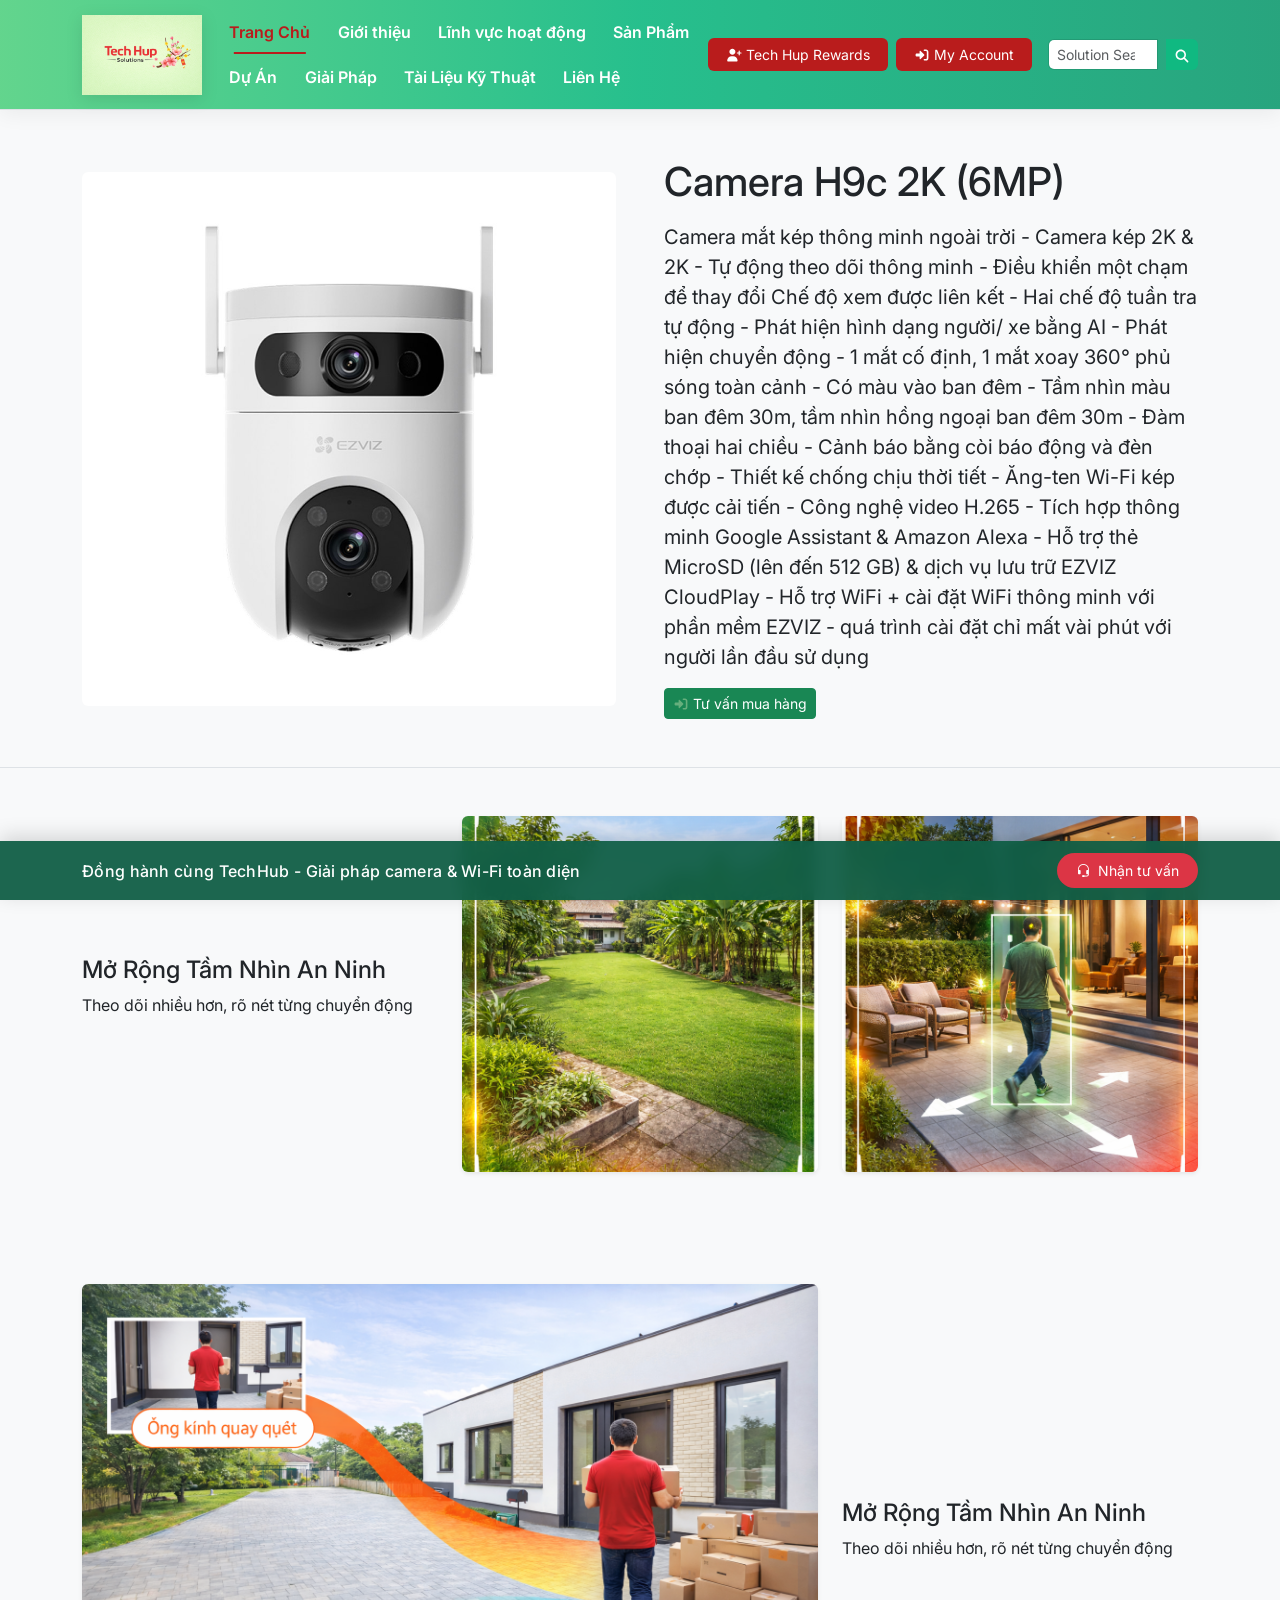
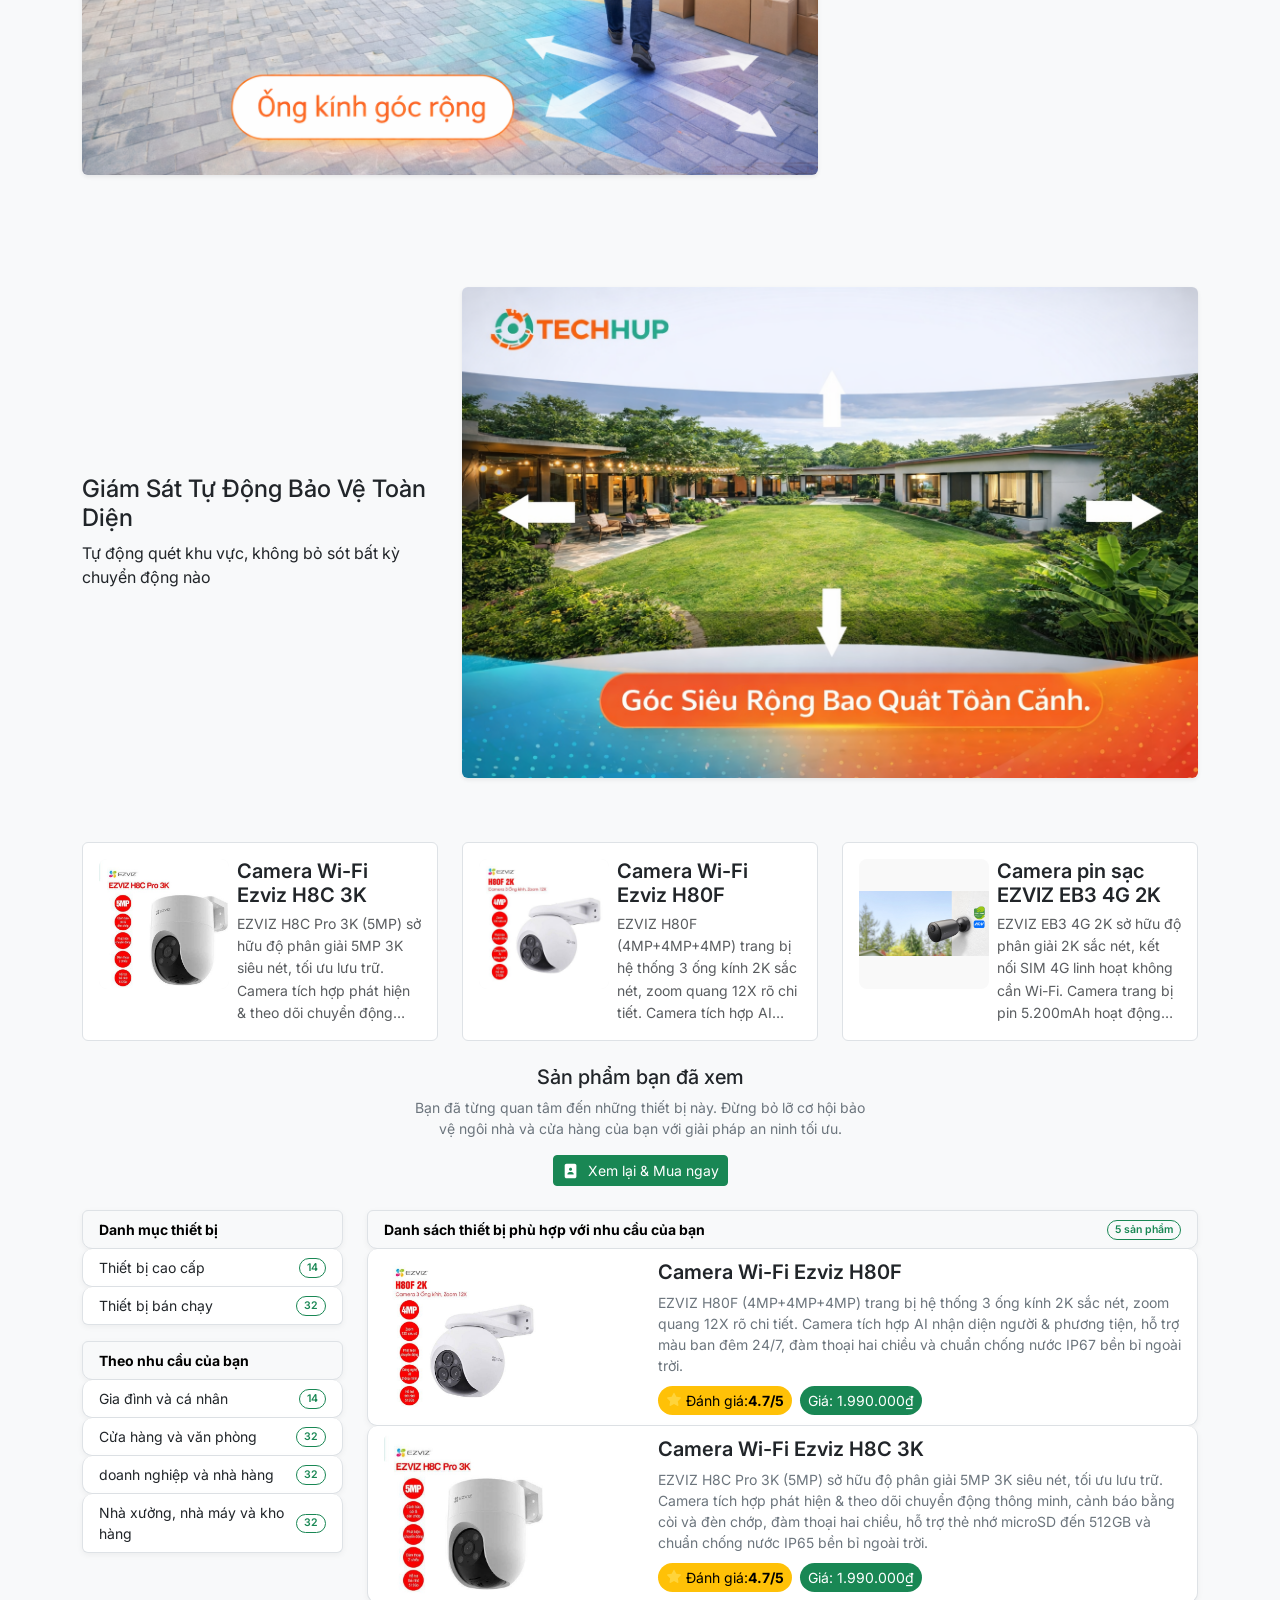
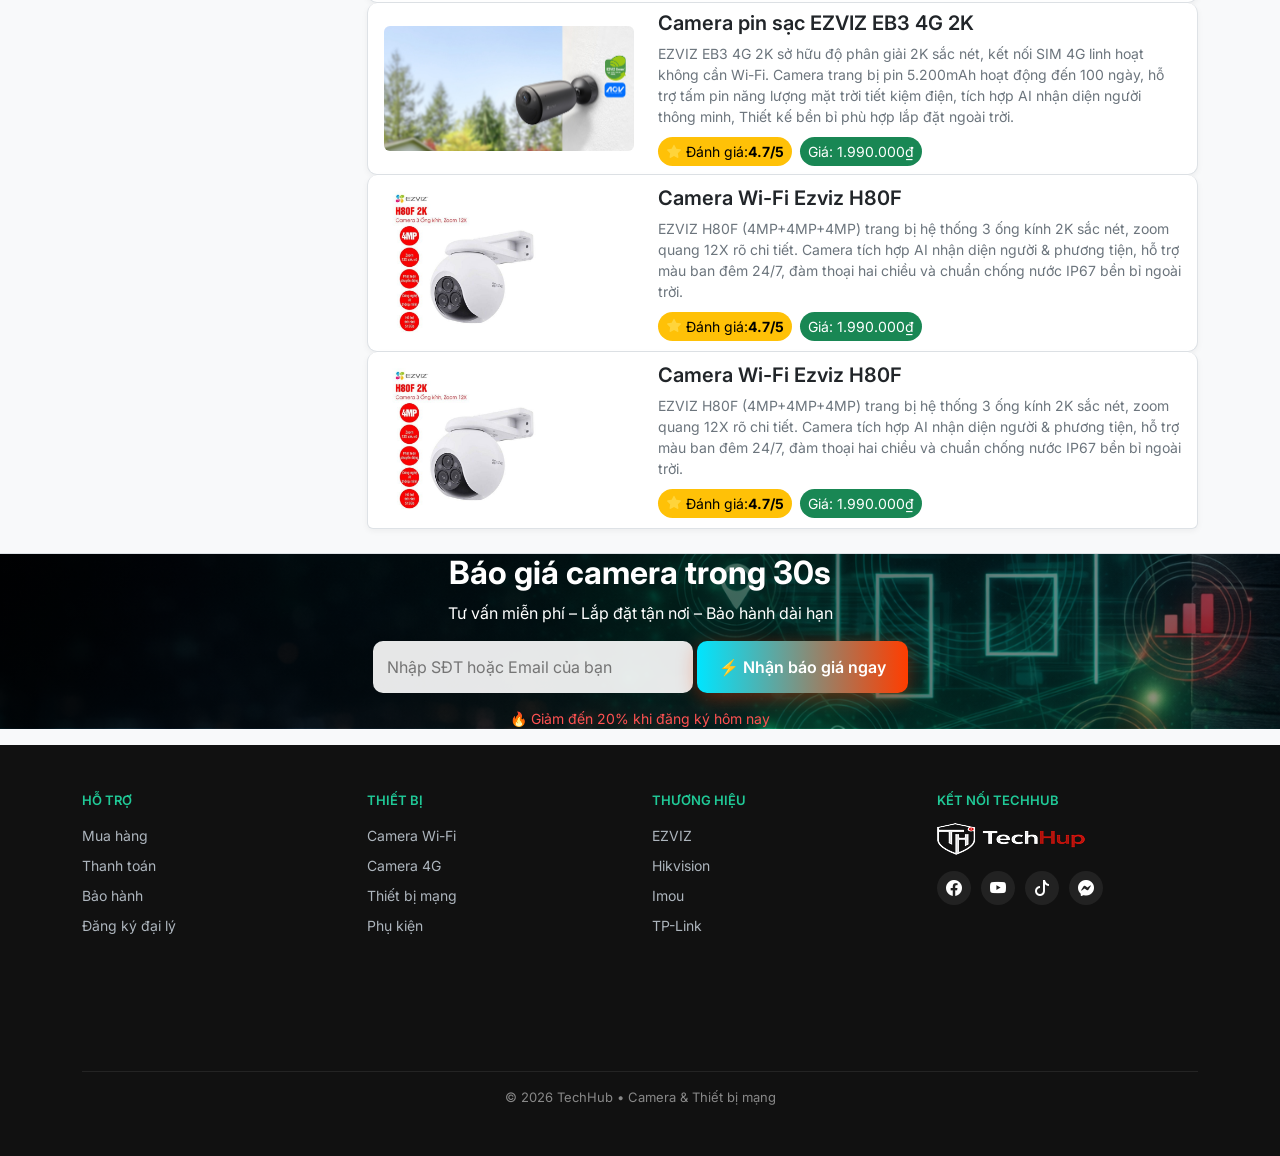
==== commit 4dd80e42: "Techhup2026VD8" ====
--- a/index.html
+++ b/index.html
@@ -19,6 +19,11 @@
     <!-- Google Font -->
     <link
       href="https://fonts.googleapis.com/css2?family=Inter:wght@400;500;600&display=swap"
+      rel="stylesheet"
+    />
+    <!-- icon -->
+    <link
+      href="https://cdn.jsdelivr.net/npm/bootstrap-icons@1.11.3/font/bootstrap-icons.css"
       rel="stylesheet"
     />
   </head>
@@ -714,6 +719,94 @@
         <p class="sale">🔥 Giảm đến 20% khi đăng ký hôm nay</p>
       </div>
     </section>
+    <!-- VII. main footer -->
+    <footer class="footer-techhub py-5">
+      <div class="container">
+        <div class="row gy-4">
+          <!-- Cột 1 -->
+          <div class="col-md-3">
+            <h6 class="footer-title">HỖ TRỢ</h6>
+            <ul class="footer-list">
+              <li><a href="#">Mua hàng</a></li>
+              <li><a href="#">Thanh toán</a></li>
+              <li><a href="#">Bảo hành</a></li>
+              <li><a href="#">Đăng ký đại lý</a></li>
+            </ul>
+          </div>
+
+          <!-- Cột 2 -->
+          <div class="col-md-3">
+            <h6 class="footer-title">THIẾT BỊ</h6>
+            <ul class="footer-list">
+              <li><a href="#">Camera Wi-Fi</a></li>
+              <li><a href="#">Camera 4G</a></li>
+              <li><a href="#">Thiết bị mạng</a></li>
+              <li><a href="#">Phụ kiện</a></li>
+            </ul>
+          </div>
+
+          <!-- Cột 3 -->
+          <div class="col-md-3">
+            <h6 class="footer-title">THƯƠNG HIỆU</h6>
+            <ul class="footer-list">
+              <li><a href="#">EZVIZ</a></li>
+              <li><a href="#">Hikvision</a></li>
+              <li><a href="#">Imou</a></li>
+              <li><a href="#">TP-Link</a></li>
+            </ul>
+          </div>
+
+          <!-- Cột 4 -->
+          <div class="col-md-3">
+            <h6 class="footer-title text-nowrap">KẾT NỐI TECHHUB</h6>
+
+            <img
+              src="./img/techhup_148x32_fullwidth.png"
+              class="footer-logo mb-3"
+            />
+            <!-- Icon facebook, youtube, titok, messenger  -->
+            <div class="footer-social mb-3">
+              <a href="#" class="social-icon fb"
+                ><i class="bi bi-facebook"></i
+              ></a>
+              <a href="#" class="social-icon yt"
+                ><i class="bi bi-youtube"></i
+              ></a>
+              <a href="#" class="social-icon tk"
+                ><i class="bi bi-tiktok"></i
+              ></a>
+              <a href="#" class="social-icon ms"
+                ><i class="bi bi-messenger"></i
+              ></a>
+            </div>
+            <!-- Google map -->
+            <div class="footer-map">
+              <iframe
+                src="https://www.google.com/maps?q=Hà+Nội&output=embed"
+                loading="lazy"
+              >
+              </iframe>
+            </div>
+          </div>
+        </div>
+        <!-- copy right -->
+        <div class="footer-bottom text-center mt-4 pt-3">
+          © 2026 TechHub • Camera & Thiết bị mạng
+        </div>
+      </div>
+    </footer>
+    <!-- VII. Sticky footer -->
+    <div class="sticky-footer">
+      <div class="container d-flex justify-content-between align-items-center">
+        <span class="sticky-text">
+          Đồng hành cùng TechHub - Giải pháp camera & Wi-Fi toàn diện
+        </span>
+        <a href="#" class="btn sticky-btn d-flex align-items-center">
+          <i class="bi bi-headset me-2"></i>
+          Nhận tư vấn
+        </a>
+      </div>
+    </div>
     <!-- JS Boot Trap -->
     <script
       src="https://cdn.jsdelivr.net/npm/bootstrap@5.3.8/dist/js/bootstrap.bundle.min.js"
--- a/mystyle.css
+++ b/mystyle.css
@@ -303,3 +303,109 @@
   font-size: 14px;
   color: #ff5252;
 }
+
+/* ===== FOOTER TECHHUB ===== */
+
+.footer-techhub {
+  background: #111;
+  color: #ccc;
+}
+
+.footer-title {
+  font-size: 13px;
+  font-weight: 600;
+  text-transform: uppercase;
+  margin-bottom: 15px;
+  color: #20c997; /* xanh lá thương hiệu */
+}
+
+.footer-list {
+  list-style: none;
+  padding: 0;
+  margin: 0;
+}
+
+.footer-list li {
+  margin-bottom: 6px;
+}
+
+.footer-list a {
+  color: #adb5bd;
+  text-decoration: none;
+  font-size: 14px;
+  transition: 0.2s;
+}
+
+.footer-list a:hover {
+  color: #dc3545; /* đỏ thương hiệu */
+}
+
+/* Social */
+.footer-social {
+  display: flex;
+  gap: 10px;
+}
+
+.social-icon {
+  width: 34px;
+  height: 34px;
+  border-radius: 50%;
+  display: flex;
+  align-items: center;
+  justify-content: center;
+  background: #222;
+  color: #fff;
+  transition: 0.3s;
+}
+
+.social-icon:hover {
+  background: #20c997;
+  transform: translateY(-3px);
+}
+
+/* Map */
+.footer-map iframe {
+  width: 100%;
+  height: 120px;
+  border: none;
+  border-radius: 10px;
+}
+
+.footer-bottom {
+  border-top: 1px solid rgba(255, 255, 255, 0.08);
+  font-size: 13px;
+  color: #888;
+}
+
+/* =====VIII> Sticky Footer Cao Cấp ===== */
+
+.sticky-footer {
+  position: fixed;
+  bottom: 0;
+  width: 100%;
+  background: rgba(16, 94, 70, 0.95); /* xanh đậm brand */
+  backdrop-filter: blur(8px);
+  padding: 12px 0;
+  z-index: 999;
+  box-shadow: 0 -5px 20px rgba(0, 0, 0, 0.15);
+}
+
+.sticky-text {
+  color: #fff;
+  font-weight: 500;
+  letter-spacing: 0.3px;
+}
+
+.sticky-btn {
+  background: #dc3545; /* đỏ thương hiệu */
+  color: #fff;
+  border-radius: 50px;
+  padding: 6px 18px;
+  font-size: 14px;
+  transition: 0.3s ease;
+}
+
+.sticky-btn:hover {
+  background: #b02a37;
+  transform: translateY(-2px);
+}
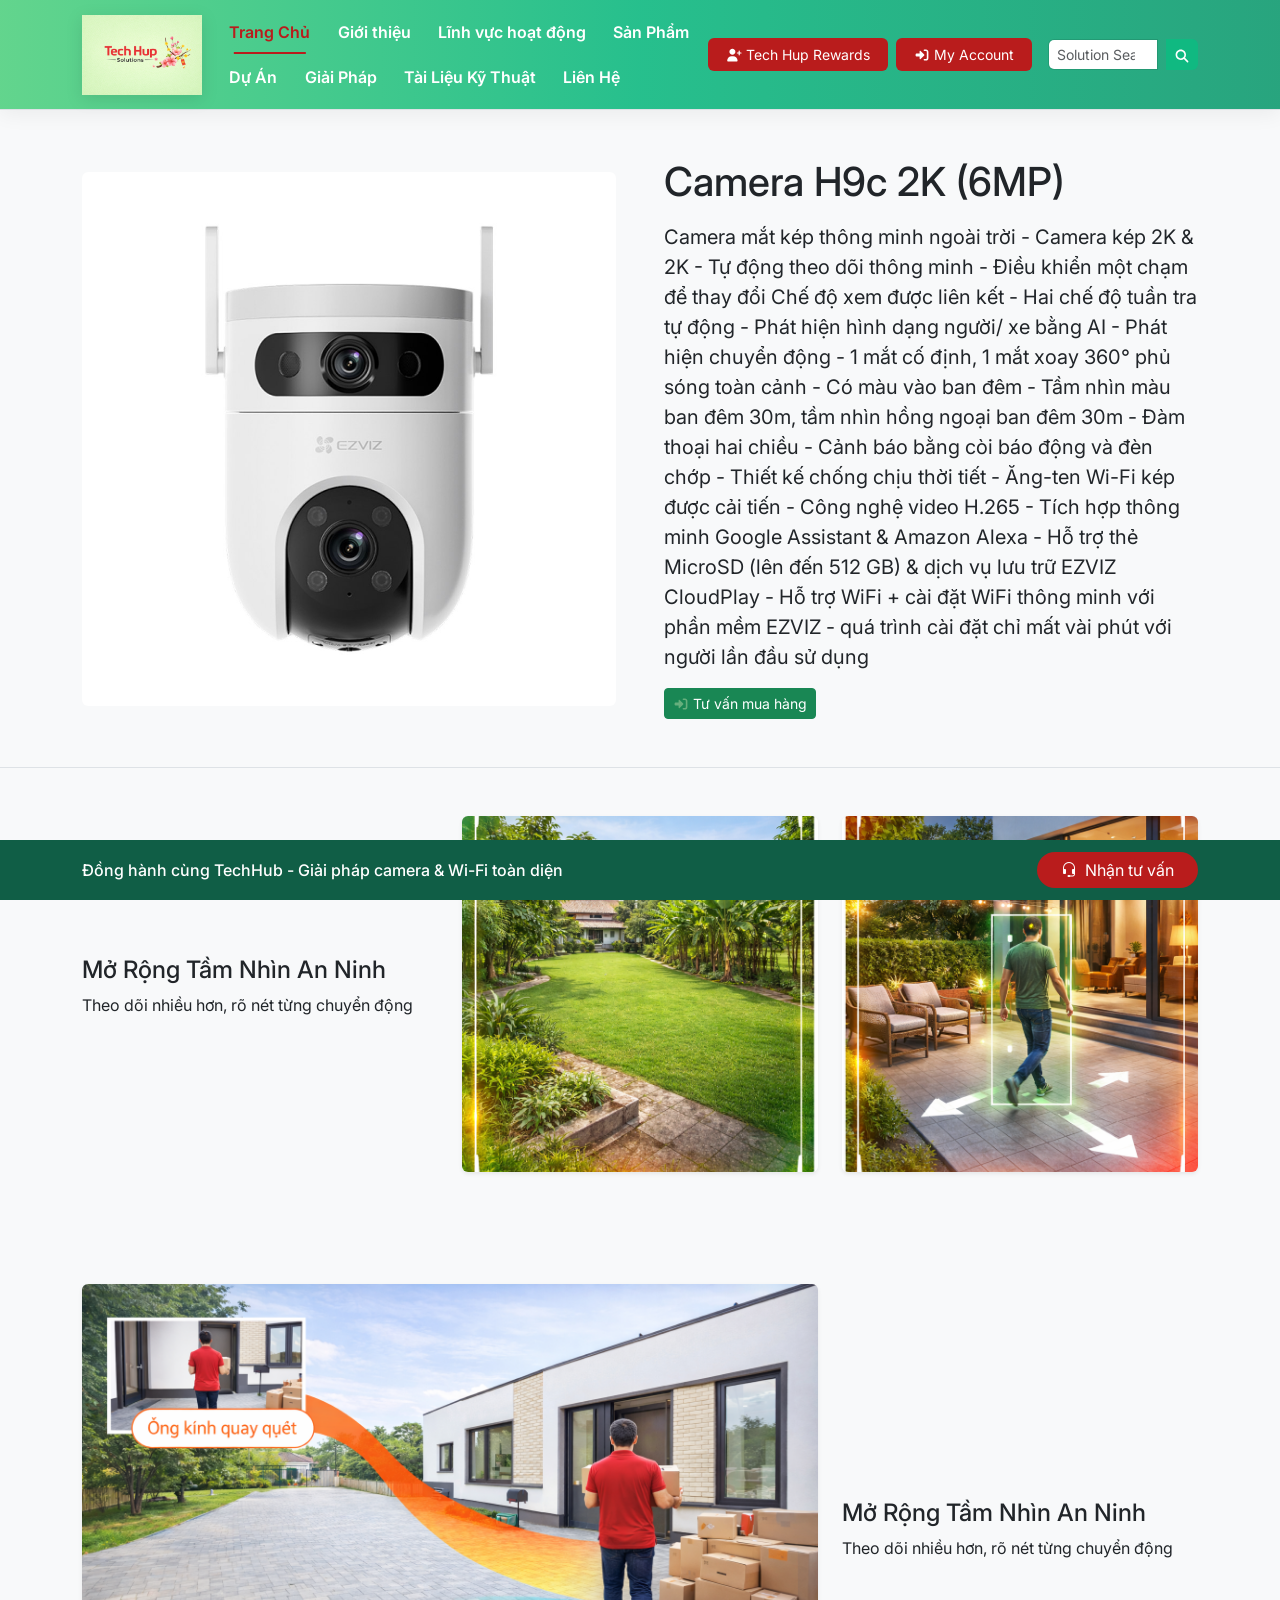
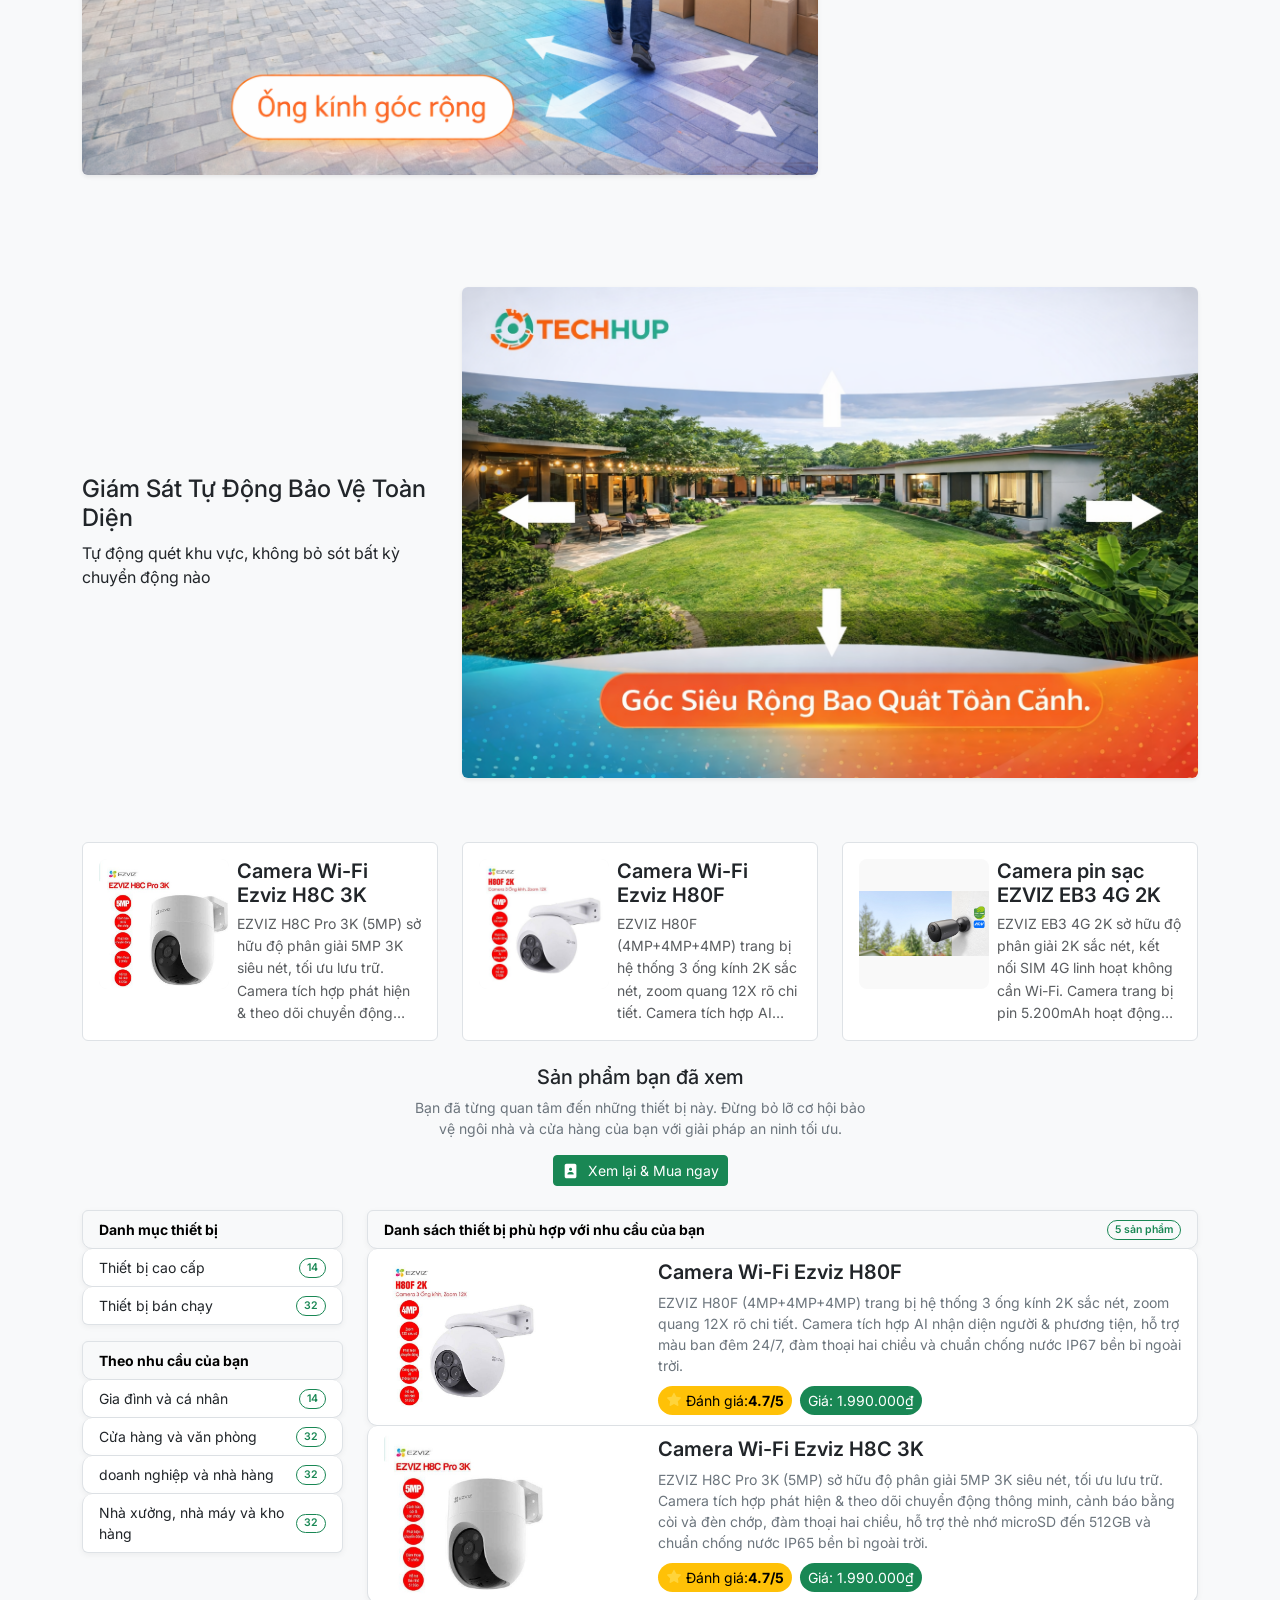
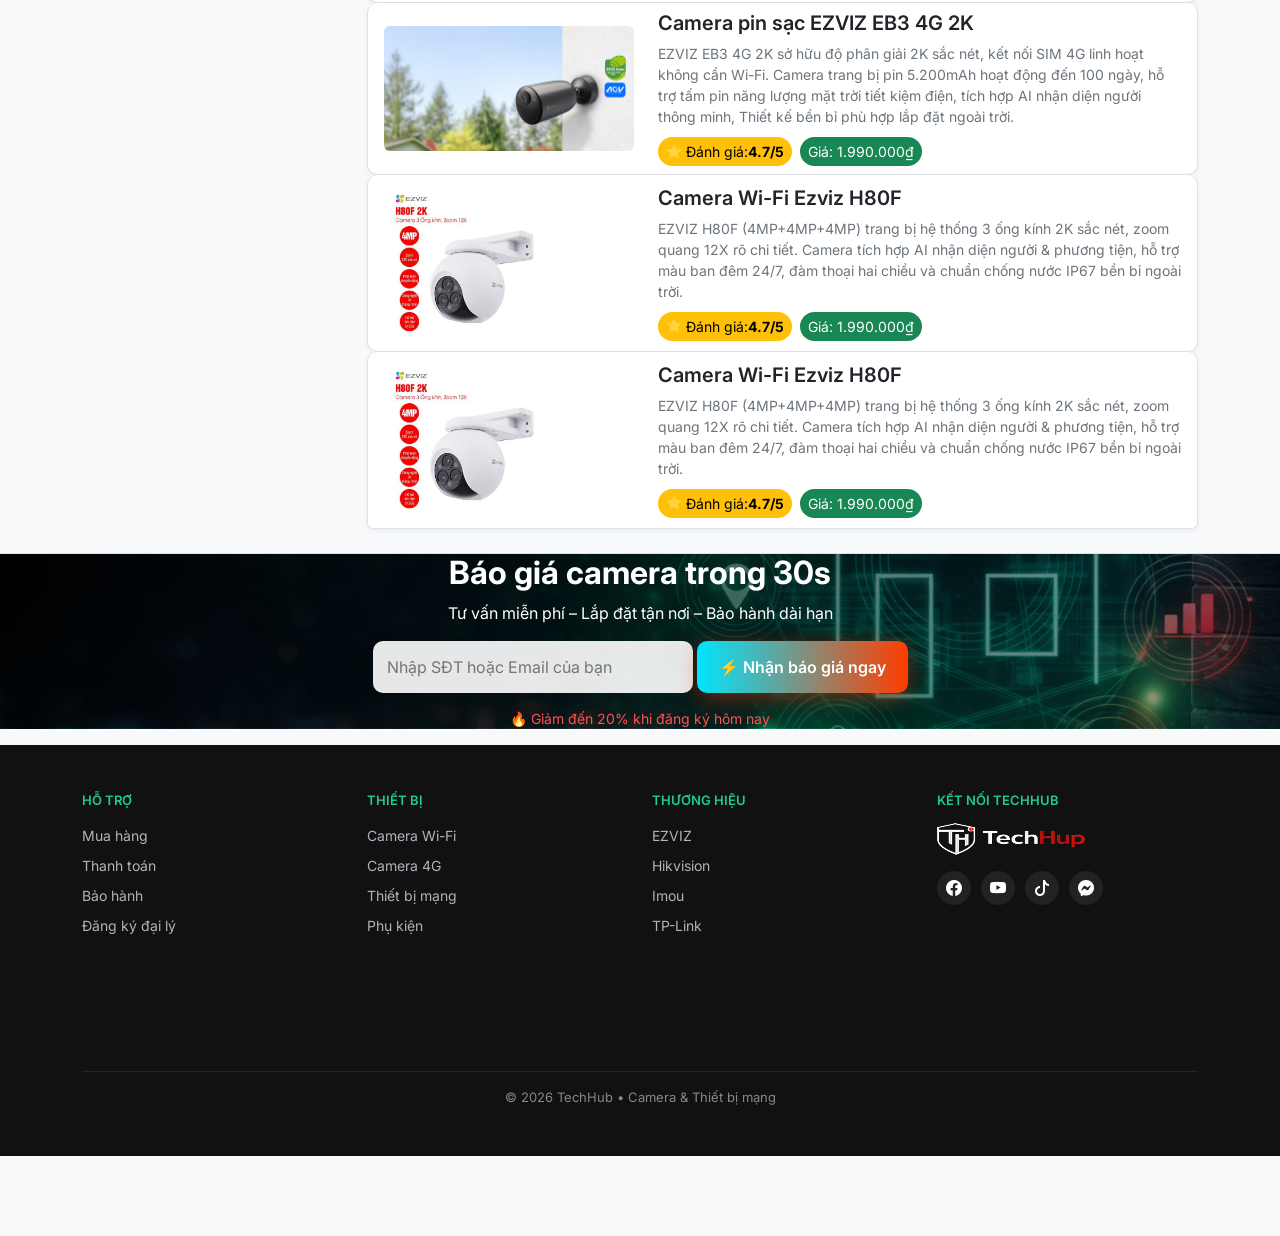
==== commit 09b09b78: "TECHHUP2026VD8.1" ====
--- a/index.html
+++ b/index.html
@@ -797,16 +797,21 @@
     </footer>
     <!-- VII. Sticky footer -->
     <div class="sticky-footer">
-      <div class="container d-flex justify-content-between align-items-center">
-        <span class="sticky-text">
-          Đồng hành cùng TechHub - Giải pháp camera & Wi-Fi toàn diện
-        </span>
-        <a href="#" class="btn sticky-btn d-flex align-items-center">
-          <i class="bi bi-headset me-2"></i>
-          Nhận tư vấn
-        </a>
-      </div>
+  <div class="container">
+    <div class="d-flex justify-content-between align-items-center flex-wrap">
+      
+      <span class="sticky-text">
+        Đồng hành cùng TechHub - Giải pháp camera & Wi-Fi toàn diện
+      </span>
+
+      <a href="#" class="btn btn-danger rounded-pill px-4 d-flex align-items-center">
+        <i class="bi bi-headset me-2"></i>
+        Nhận tư vấn
+      </a>
+
     </div>
+  </div>
+</div>
     <!-- JS Boot Trap -->
     <script
       src="https://cdn.jsdelivr.net/npm/bootstrap@5.3.8/dist/js/bootstrap.bundle.min.js"
--- a/mystyle.css
+++ b/mystyle.css
@@ -9,6 +9,7 @@
 
 body {
   font-family: "Inter", sans-serif;
+  padding-bottom: 80px; /* bằng hoặc lớn hơn chiều cao sticky */
 }
 
 /* =========================
@@ -378,34 +379,32 @@
 }
 
 /* =====VIII> Sticky Footer Cao Cấp ===== */
+/* Sticky Footer Bootstrap Version */
+
+body {
+  padding-bottom: 80px; /* tránh bị che nội dung */
+}
 
 .sticky-footer {
   position: fixed;
   bottom: 0;
-  width: 100%;
-  background: rgba(16, 94, 70, 0.95); /* xanh đậm brand */
-  backdrop-filter: blur(8px);
+  left: 0;
+  right: 0;
+  background: #105e46; /* xanh thương hiệu */
   padding: 12px 0;
-  z-index: 999;
-  box-shadow: 0 -5px 20px rgba(0, 0, 0, 0.15);
+  z-index: 1030; /* đúng hệ Bootstrap */
 }
 
 .sticky-text {
   color: #fff;
   font-weight: 500;
-  letter-spacing: 0.3px;
-}
-
-.sticky-btn {
-  background: #dc3545; /* đỏ thương hiệu */
-  color: #fff;
-  border-radius: 50px;
-  padding: 6px 18px;
-  font-size: 14px;
-  transition: 0.3s ease;
-}
-
-.sticky-btn:hover {
-  background: #b02a37;
-  transform: translateY(-2px);
-}
+}
+
+/* Mobile */
+@media (max-width: 768px) {
+  .sticky-footer .d-flex {
+    flex-direction: column;
+    gap: 8px;
+    text-align: center;
+  }
+}
